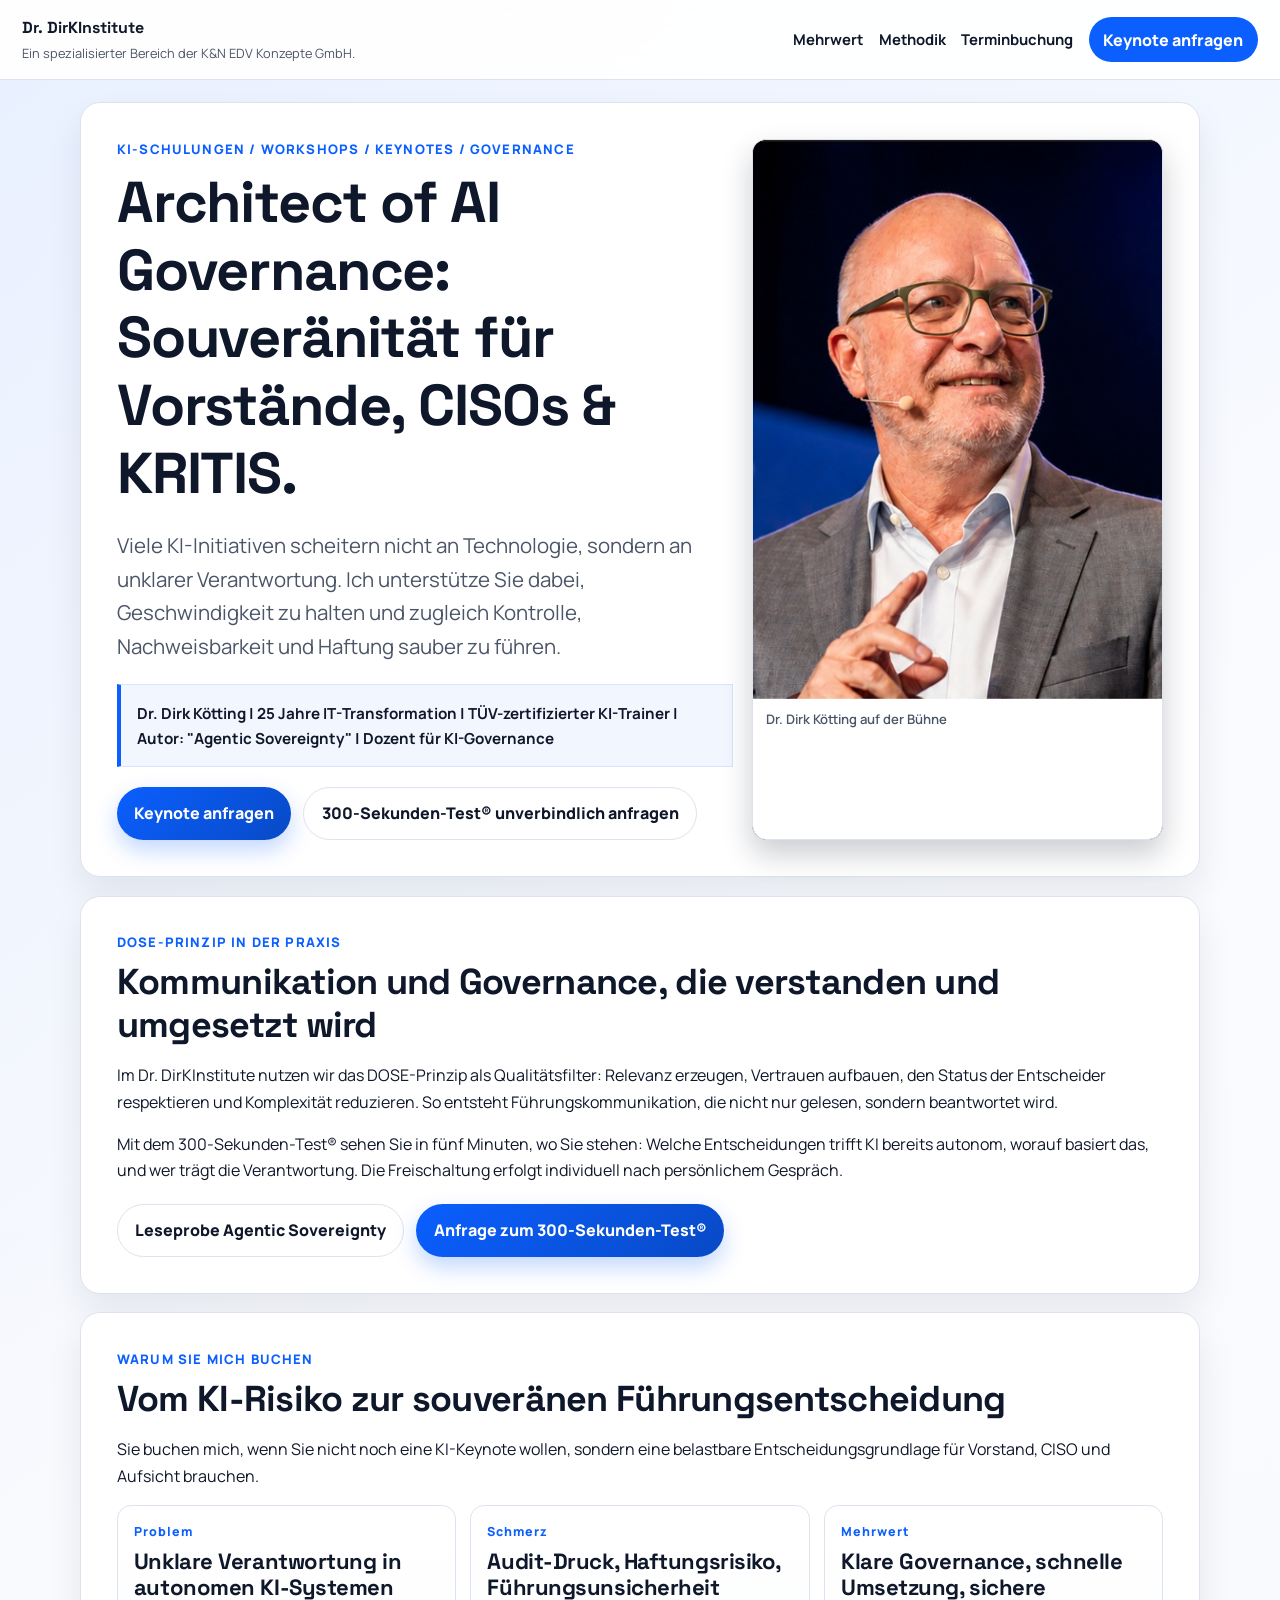
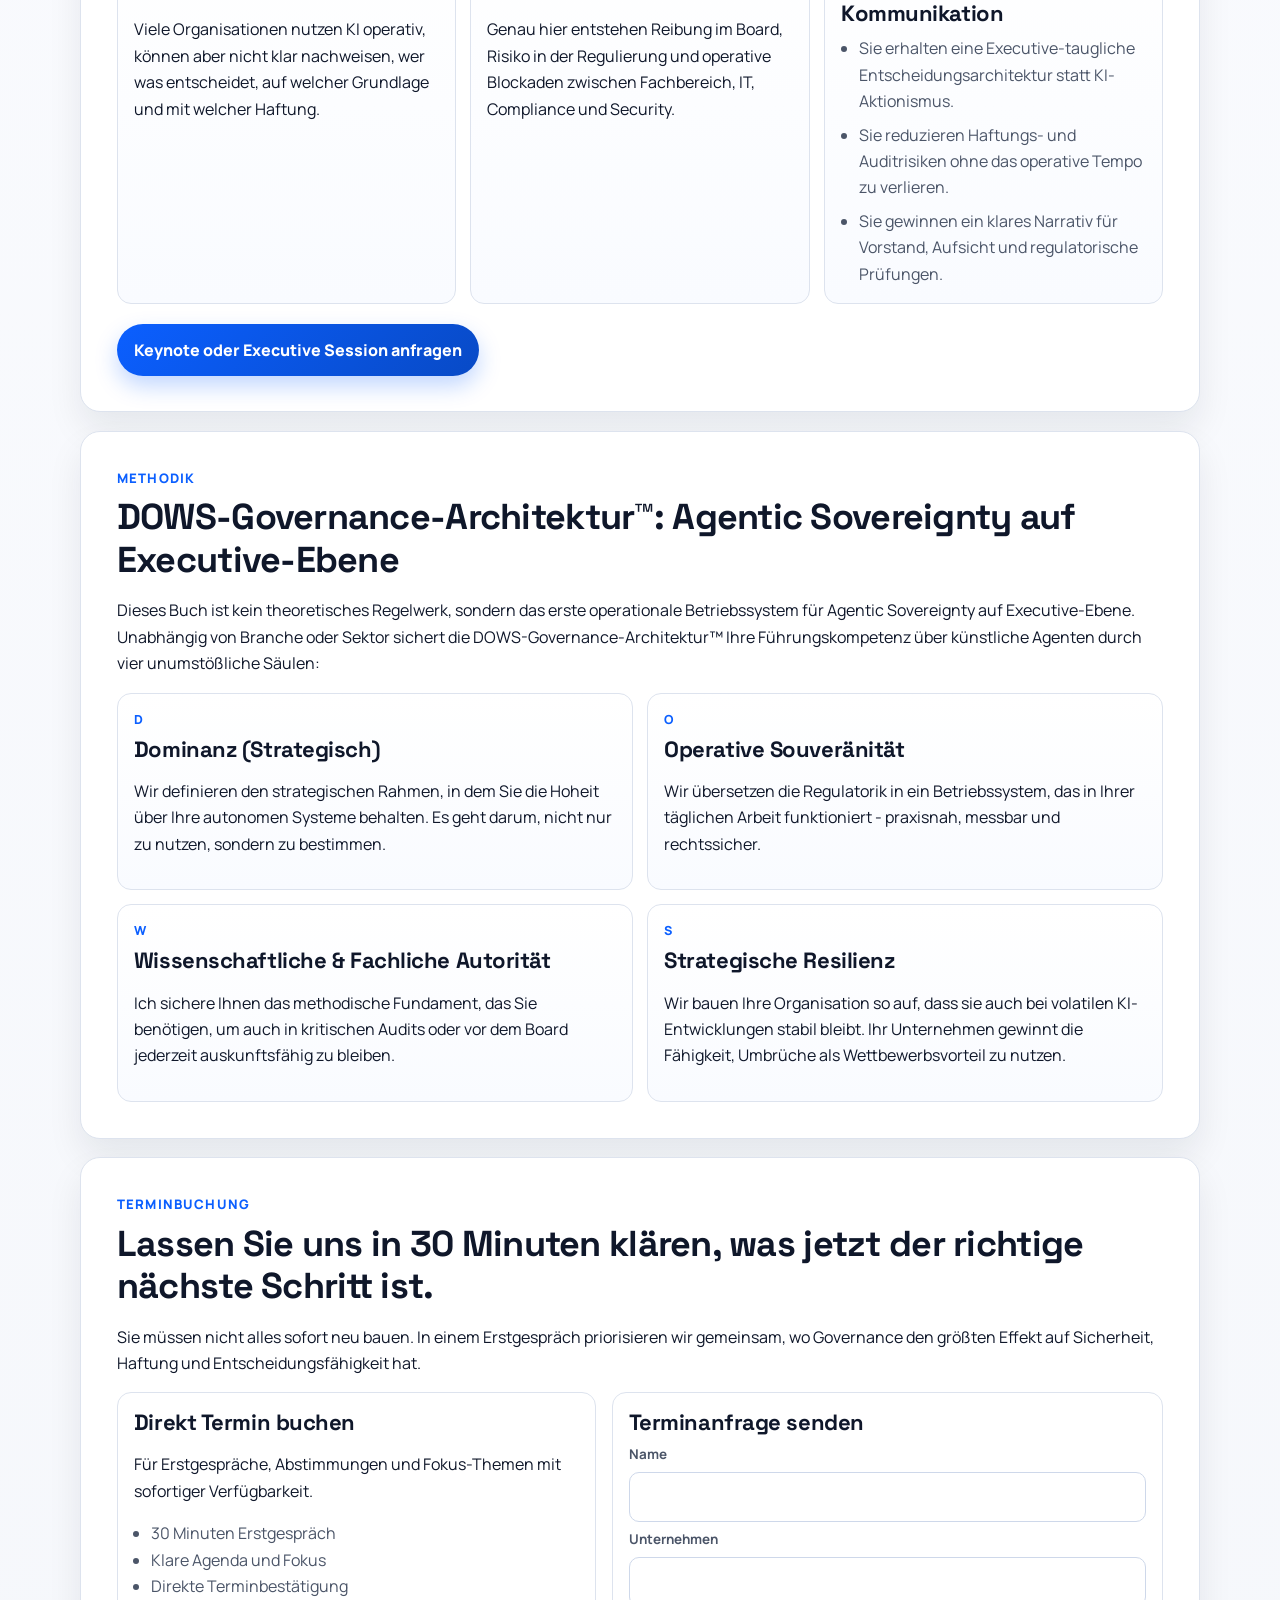
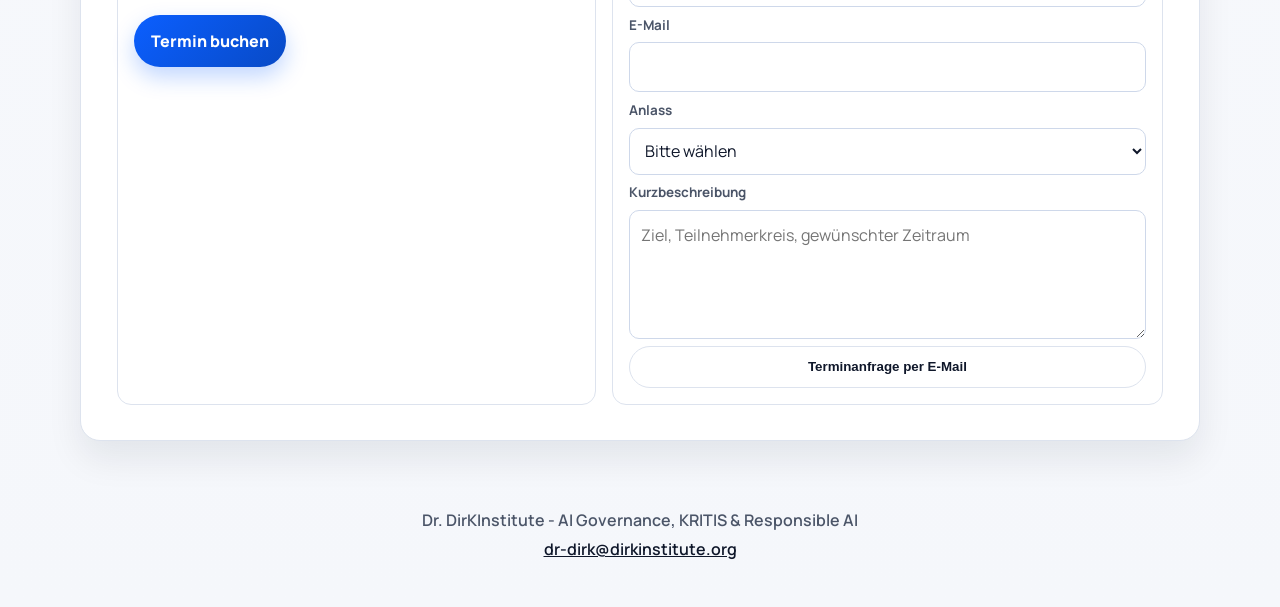
==== index.html @ ed311584 "Create speaker website with DOSE messaging and booking flow" ====
﻿<!doctype html>
<html lang="de">
<head>
  <meta charset="utf-8" />
  <meta name="viewport" content="width=device-width, initial-scale=1" />
  <title>Dr. Dirk Kötting | AI Governance Keynotes</title>
  <meta name="description" content="Keynotes, Executive Sessions und Governance-Impulse für Vorstände, CISOs und KRITIS." />
  <link rel="preconnect" href="https://fonts.googleapis.com" />
  <link rel="preconnect" href="https://fonts.gstatic.com" crossorigin />
  <link href="https://fonts.googleapis.com/css2?family=Space+Grotesk:wght@500;700&family=Manrope:wght@400;500;700;800&display=swap" rel="stylesheet" />
  <link rel="stylesheet" href="styles.css" />
</head>
<body>
  <header class="site-header">
    <div class="logo-wrap">
      <p class="kicker">Dr. DirKInstitute</p>
      <p class="logo-sub">Ein spezialisierter Bereich der K&N EDV Konzepte GmbH.</p>
    </div>
    <nav class="main-nav" aria-label="Hauptnavigation">
      <a href="#leistungen">Mehrwert</a>
      <a href="#methodik">Methodik</a>
      <a href="#termin">Terminbuchung</a>
    </nav>
    <a class="header-cta" href="mailto:dr-dirk@dirkinstitute.org?subject=Anfrage%20Keynote">Keynote anfragen</a>
  </header>

  <main>
    <section class="hero reveal" id="top">
      <div class="hero-layout">
        <div class="hero-copy">
          <p class="section-tag">KI-Schulungen / Workshops / Keynotes / Governance</p>
          <h1>Architect of AI Governance: Souveränität für Vorstände, CISOs &amp; KRITIS.</h1>
          <p class="lead">Viele KI-Initiativen scheitern nicht an Technologie, sondern an unklarer Verantwortung. Ich unterstütze Sie dabei, Geschwindigkeit zu halten und zugleich Kontrolle, Nachweisbarkeit und Haftung sauber zu führen.</p>

          <div class="authority-bar">
            Dr. Dirk Kötting | 25 Jahre IT-Transformation | TÜV-zertifizierter KI-Trainer | Autor: "Agentic Sovereignty" | Dozent für KI-Governance
          </div>

          <div class="cta-row">
            <a class="btn btn-primary" href="mailto:dr-dirk@dirkinstitute.org?subject=Anfrage%20Keynote">Keynote anfragen</a>
            <a class="btn btn-secondary" data-link="k3-test" href="#" target="_blank" rel="noreferrer">300-Sekunden-Test® unverbindlich anfragen</a>
          </div>
        </div>

        <figure class="hero-media">
          <img src="images/dirk-buehne.jpg" alt="Dr. Dirk Kötting auf der Bühne" />
          <figcaption>Dr. Dirk Kötting auf der Bühne</figcaption>
        </figure>
      </div>
    </section>

    <section class="panel reveal" id="manifest">
      <p class="section-tag">DOSE-Prinzip in der Praxis</p>
      <h2>Kommunikation und Governance, die verstanden und umgesetzt wird</h2>
      <p>Im Dr. DirKInstitute nutzen wir das DOSE-Prinzip als Qualitätsfilter: Relevanz erzeugen, Vertrauen aufbauen, den Status der Entscheider respektieren und Komplexität reduzieren. So entsteht Führungskommunikation, die nicht nur gelesen, sondern beantwortet wird.</p>
      <p>Mit dem 300-Sekunden-Test® sehen Sie in fünf Minuten, wo Sie stehen: Welche Entscheidungen trifft KI bereits autonom, worauf basiert das, und wer trägt die Verantwortung. Die Freischaltung erfolgt individuell nach persönlichem Gespräch.</p>
      <div class="cta-row">
        <a class="btn btn-secondary" data-link="leseprobe" href="#" target="_blank" rel="noreferrer">Leseprobe Agentic Sovereignty</a>
        <a class="btn btn-primary" data-link="k3-test" href="#" target="_blank" rel="noreferrer">Anfrage zum 300-Sekunden-Test®</a>
      </div>
    </section>

    <section class="panel reveal" id="leistungen">
      <p class="section-tag">Warum Sie mich buchen</p>
      <h2>Vom KI-Risiko zur souveränen Führungsentscheidung</h2>
      <p>Sie buchen mich, wenn Sie nicht noch eine KI-Keynote wollen, sondern eine belastbare Entscheidungsgrundlage für Vorstand, CISO und Aufsicht brauchen.</p>
      <div class="cards value-grid">
        <article class="card">
          <p class="num">Problem</p>
          <h3>Unklare Verantwortung in autonomen KI-Systemen</h3>
          <p>Viele Organisationen nutzen KI operativ, können aber nicht klar nachweisen, wer was entscheidet, auf welcher Grundlage und mit welcher Haftung.</p>
        </article>
        <article class="card">
          <p class="num">Schmerz</p>
          <h3>Audit-Druck, Haftungsrisiko, Führungsunsicherheit</h3>
          <p>Genau hier entstehen Reibung im Board, Risiko in der Regulierung und operative Blockaden zwischen Fachbereich, IT, Compliance und Security.</p>
        </article>
        <article class="card">
          <p class="num">Mehrwert</p>
          <h3>Klare Governance, schnelle Umsetzung, sichere Kommunikation</h3>
          <ul class="benefit-list">
            <li>Sie erhalten eine Executive-taugliche Entscheidungsarchitektur statt KI-Aktionismus.</li>
            <li>Sie reduzieren Haftungs- und Auditrisiken ohne das operative Tempo zu verlieren.</li>
            <li>Sie gewinnen ein klares Narrativ für Vorstand, Aufsicht und regulatorische Prüfungen.</li>
          </ul>
        </article>
      </div>
      <div class="cta-row">
        <a class="btn btn-primary" href="mailto:dr-dirk@dirkinstitute.org?subject=Anfrage%20Keynote%20und%20Executive%20Session">Keynote oder Executive Session anfragen</a>
      </div>
    </section>

    <section class="panel reveal" id="methodik">
      <p class="section-tag">Methodik</p>
      <h2>DOWS-Governance-Architektur™: Agentic Sovereignty auf Executive-Ebene</h2>
      <p>Dieses Buch ist kein theoretisches Regelwerk, sondern das erste operationale Betriebssystem für Agentic Sovereignty auf Executive-Ebene. Unabhängig von Branche oder Sektor sichert die DOWS-Governance-Architektur™ Ihre Führungskompetenz über künstliche Agenten durch vier unumstößliche Säulen:</p>
      <div class="cards">
        <article class="card">
          <p class="num">D</p>
          <h3>Dominanz (Strategisch)</h3>
          <p>Wir definieren den strategischen Rahmen, in dem Sie die Hoheit über Ihre autonomen Systeme behalten. Es geht darum, nicht nur zu nutzen, sondern zu bestimmen.</p>
        </article>
        <article class="card">
          <p class="num">O</p>
          <h3>Operative Souveränität</h3>
          <p>Wir übersetzen die Regulatorik in ein Betriebssystem, das in Ihrer täglichen Arbeit funktioniert - praxisnah, messbar und rechtssicher.</p>
        </article>
        <article class="card">
          <p class="num">W</p>
          <h3>Wissenschaftliche &amp; Fachliche Autorität</h3>
          <p>Ich sichere Ihnen das methodische Fundament, das Sie benötigen, um auch in kritischen Audits oder vor dem Board jederzeit auskunftsfähig zu bleiben.</p>
        </article>
        <article class="card">
          <p class="num">S</p>
          <h3>Strategische Resilienz</h3>
          <p>Wir bauen Ihre Organisation so auf, dass sie auch bei volatilen KI-Entwicklungen stabil bleibt. Ihr Unternehmen gewinnt die Fähigkeit, Umbrüche als Wettbewerbsvorteil zu nutzen.</p>
        </article>
      </div>
    </section>

    <section class="panel reveal" id="termin">
      <p class="section-tag">Terminbuchung</p>
      <h2>Lassen Sie uns in 30 Minuten klären, was jetzt der richtige nächste Schritt ist.</h2>
      <p>Sie müssen nicht alles sofort neu bauen. In einem Erstgespräch priorisieren wir gemeinsam, wo Governance den größten Effekt auf Sicherheit, Haftung und Entscheidungsfähigkeit hat.</p>

      <div class="booking-grid">
        <article class="booking-card">
          <h3>Direkt Termin buchen</h3>
          <p>Für Erstgespräche, Abstimmungen und Fokus-Themen mit sofortiger Verfügbarkeit.</p>
          <ul>
            <li>30 Minuten Erstgespräch</li>
            <li>Klare Agenda und Fokus</li>
            <li>Direkte Terminbestätigung</li>
          </ul>
          <a class="btn btn-primary" data-link="terminbuchung" href="#" target="_blank" rel="noreferrer">Termin buchen</a>
        </article>

        <article class="booking-card">
          <h3>Terminanfrage senden</h3>
          <form id="terminanfrage-form" class="booking-form">
            <label for="name">Name</label>
            <input id="name" name="name" type="text" required />

            <label for="unternehmen">Unternehmen</label>
            <input id="unternehmen" name="unternehmen" type="text" required />

            <label for="email">E-Mail</label>
            <input id="email" name="email" type="email" required />

            <label for="anlass">Anlass</label>
            <select id="anlass" name="anlass" required>
              <option value="">Bitte wählen</option>
              <option>Keynote</option>
              <option>Vorstandsklausur</option>
              <option>Closed-Door-Briefing</option>
              <option>Governance-Workshop</option>
            </select>

            <label for="nachricht">Kurzbeschreibung</label>
            <textarea id="nachricht" name="nachricht" rows="4" placeholder="Ziel, Teilnehmerkreis, gewünschter Zeitraum" required></textarea>

            <button class="btn btn-secondary" type="submit">Terminanfrage per E-Mail</button>
          </form>
        </article>
      </div>
    </section>
  </main>

  <footer class="site-footer">
    <p>Dr. DirKInstitute - AI Governance, KRITIS &amp; Responsible AI</p>
    <p><a href="mailto:dr-dirk@dirkinstitute.org">dr-dirk@dirkinstitute.org</a></p>
  </footer>

  <script src="script.js"></script>
</body>
</html>
---- styles.css ----
﻿:root {
  --bg: #f5f7fb;
  --surface: #ffffff;
  --ink: #0f172a;
  --muted: #4b5568;
  --line: #dde3ee;
  --brand: #0b5fff;
  --brand-strong: #084ac6;
  --accent: #0b5fff;
  --radius-lg: 20px;
  --radius-md: 14px;
  --shadow: 0 18px 35px rgba(15, 23, 42, 0.08);
}

* {
  box-sizing: border-box;
}

html,
body {
  margin: 0;
  padding: 0;
}

body {
  font-family: "Manrope", "Segoe UI", sans-serif;
  color: var(--ink);
  background:
    linear-gradient(145deg, rgba(11, 95, 255, 0.08), transparent 34%),
    linear-gradient(180deg, #fbfcff 0%, var(--bg) 100%);
  line-height: 1.65;
}

.site-header {
  position: sticky;
  top: 0;
  z-index: 25;
  display: grid;
  grid-template-columns: 1.6fr auto auto;
  align-items: center;
  gap: 1rem;
  padding: 0.95rem 1.4rem;
  border-bottom: 1px solid var(--line);
  background: rgba(255, 255, 255, 0.92);
  backdrop-filter: blur(10px);
}

.kicker {
  margin: 0;
  font-family: "Space Grotesk", sans-serif;
  font-size: 1rem;
  font-weight: 700;
}

.logo-sub {
  margin: 0.1rem 0 0;
  color: var(--muted);
  font-size: 0.8rem;
}

.main-nav {
  display: flex;
  gap: 0.95rem;
}

.main-nav a {
  color: var(--ink);
  text-decoration: none;
  font-size: 0.93rem;
  font-weight: 700;
}

.header-cta {
  justify-self: end;
  color: #fff;
  background: var(--brand);
  text-decoration: none;
  padding: 0.58rem 0.9rem;
  border-radius: 999px;
  font-weight: 800;
}

main {
  width: min(1120px, 92vw);
  margin: 1.35rem auto 2.4rem;
}

.hero,
.panel {
  border: 1px solid var(--line);
  border-radius: var(--radius-lg);
  background: var(--surface);
  box-shadow: var(--shadow);
  padding: clamp(1.35rem, 2.8vw, 2.5rem);
  margin-bottom: 1.15rem;
}

.section-tag {
  margin: 0;
  color: var(--accent);
  font-size: 0.82rem;
  text-transform: uppercase;
  letter-spacing: 0.09em;
  font-weight: 800;
}

h1,
h2,
h3 {
  font-family: "Space Grotesk", "Manrope", sans-serif;
  line-height: 1.18;
  letter-spacing: -0.02em;
  margin-top: 0;
}

h1 {
  margin-top: 0.5rem;
  margin-bottom: 0.75rem;
  font-size: clamp(2rem, 4.8vw, 3.6rem);
  max-width: 20ch;
}

h2 {
  margin-top: 0.45rem;
  margin-bottom: 0.7rem;
  font-size: clamp(1.5rem, 3.3vw, 2.25rem);
}

h3 {
  margin-bottom: 0.5rem;
  font-size: clamp(1.1rem, 2.2vw, 1.38rem);
}

.lead {
  max-width: 74ch;
  color: var(--muted);
  font-size: clamp(1rem, 2.1vw, 1.28rem);
}

.hero-layout {
  display: grid;
  grid-template-columns: 1.2fr 0.8fr;
  gap: 1.2rem;
  align-items: stretch;
}

.hero-copy {
  min-width: 0;
}

.hero-media {
  margin: 0;
  border-radius: var(--radius-md);
  overflow: hidden;
  border: 1px solid var(--line);
  background: #0f172a;
  box-shadow: 0 14px 30px rgba(15, 23, 42, 0.22);
  display: grid;
}

.hero-media img {
  width: 100%;
  height: 100%;
  min-height: 460px;
  object-fit: cover;
  object-position: 52% 38%;
  display: block;
}

.hero-media figcaption {
  padding: 0.62rem 0.8rem;
  background: #ffffff;
  color: var(--muted);
  font-size: 0.82rem;
  font-weight: 600;
}

.authority-bar {
  margin-top: 1.25rem;
  padding: 0.95rem 1rem;
  border: 1px solid #d6e5ff;
  border-left: 4px solid var(--brand);
  background: #f2f7ff;
  font-weight: 700;
  font-size: 0.95rem;
}

.cta-row {
  margin-top: 1.25rem;
  display: flex;
  flex-wrap: wrap;
  gap: 0.75rem;
}

.btn {
  border: 0;
  border-radius: 999px;
  display: inline-flex;
  align-items: center;
  justify-content: center;
  padding: 0.78rem 1.08rem;
  font-weight: 800;
  text-decoration: none;
  cursor: pointer;
  transition: transform 220ms ease, box-shadow 220ms ease;
}

.btn:hover {
  transform: translateY(-2px);
}

.btn-primary {
  color: #fff;
  background: linear-gradient(135deg, var(--brand), var(--brand-strong));
  box-shadow: 0 10px 22px rgba(11, 95, 255, 0.25);
}

.btn-secondary {
  color: var(--ink);
  background: #fff;
  border: 1px solid var(--line);
}

.cards {
  display: grid;
  grid-template-columns: repeat(2, minmax(0, 1fr));
  gap: 0.9rem;
}

.value-grid {
  grid-template-columns: repeat(3, minmax(0, 1fr));
}

.card {
  border: 1px solid var(--line);
  background: linear-gradient(180deg, #ffffff 0%, #f9fbff 100%);
  border-radius: var(--radius-md);
  padding: 1rem;
}

.num {
  margin: 0 0 0.35rem;
  color: var(--brand);
  font-size: 0.78rem;
  letter-spacing: 0.08em;
  font-weight: 800;
}

.takeaways {
  margin-bottom: 0;
  color: var(--muted);
}

.benefit-list {
  margin: 0.55rem 0 0;
  padding-left: 1.1rem;
  color: var(--muted);
}

.benefit-list li + li {
  margin-top: 0.45rem;
}

.booking-grid {
  display: grid;
  grid-template-columns: 1fr 1.15fr;
  gap: 0.95rem;
}

.booking-card {
  border: 1px solid var(--line);
  border-radius: var(--radius-md);
  padding: 1rem;
  background: #fff;
}

.booking-card ul {
  margin: 0.7rem 0 1rem;
  padding-left: 1.1rem;
  color: var(--muted);
}

.booking-form {
  display: grid;
  gap: 0.42rem;
}

.booking-form label {
  font-size: 0.84rem;
  font-weight: 700;
  color: var(--muted);
}

.booking-form input,
.booking-form select,
.booking-form textarea {
  width: 100%;
  border: 1px solid #ced8ea;
  border-radius: 10px;
  padding: 0.66rem 0.72rem;
  font: inherit;
  color: var(--ink);
  background: #fff;
}

.booking-form input:focus,
.booking-form select:focus,
.booking-form textarea:focus {
  outline: 2px solid rgba(11, 95, 255, 0.23);
  border-color: var(--brand);
}

.site-footer {
  text-align: center;
  padding: 1.5rem 1rem 2.6rem;
  color: var(--muted);
  font-weight: 600;
}

.site-footer p {
  margin: 0.18rem 0;
}

.site-footer a {
  color: var(--ink);
}

.reveal {
  opacity: 0;
  transform: translateY(16px);
}

.reveal.in-view {
  opacity: 1;
  transform: translateY(0);
  transition: opacity 520ms ease, transform 520ms ease;
}

@media (max-width: 980px) {
  .site-header {
    grid-template-columns: 1fr;
    align-items: start;
  }

  .main-nav {
    flex-wrap: wrap;
  }

  .header-cta {
    justify-self: start;
  }

  .hero-layout,
  .booking-grid,
  .cards,
  .value-grid {
    grid-template-columns: 1fr;
  }
}

@media (max-width: 680px) {
  .btn {
    width: 100%;
  }
}
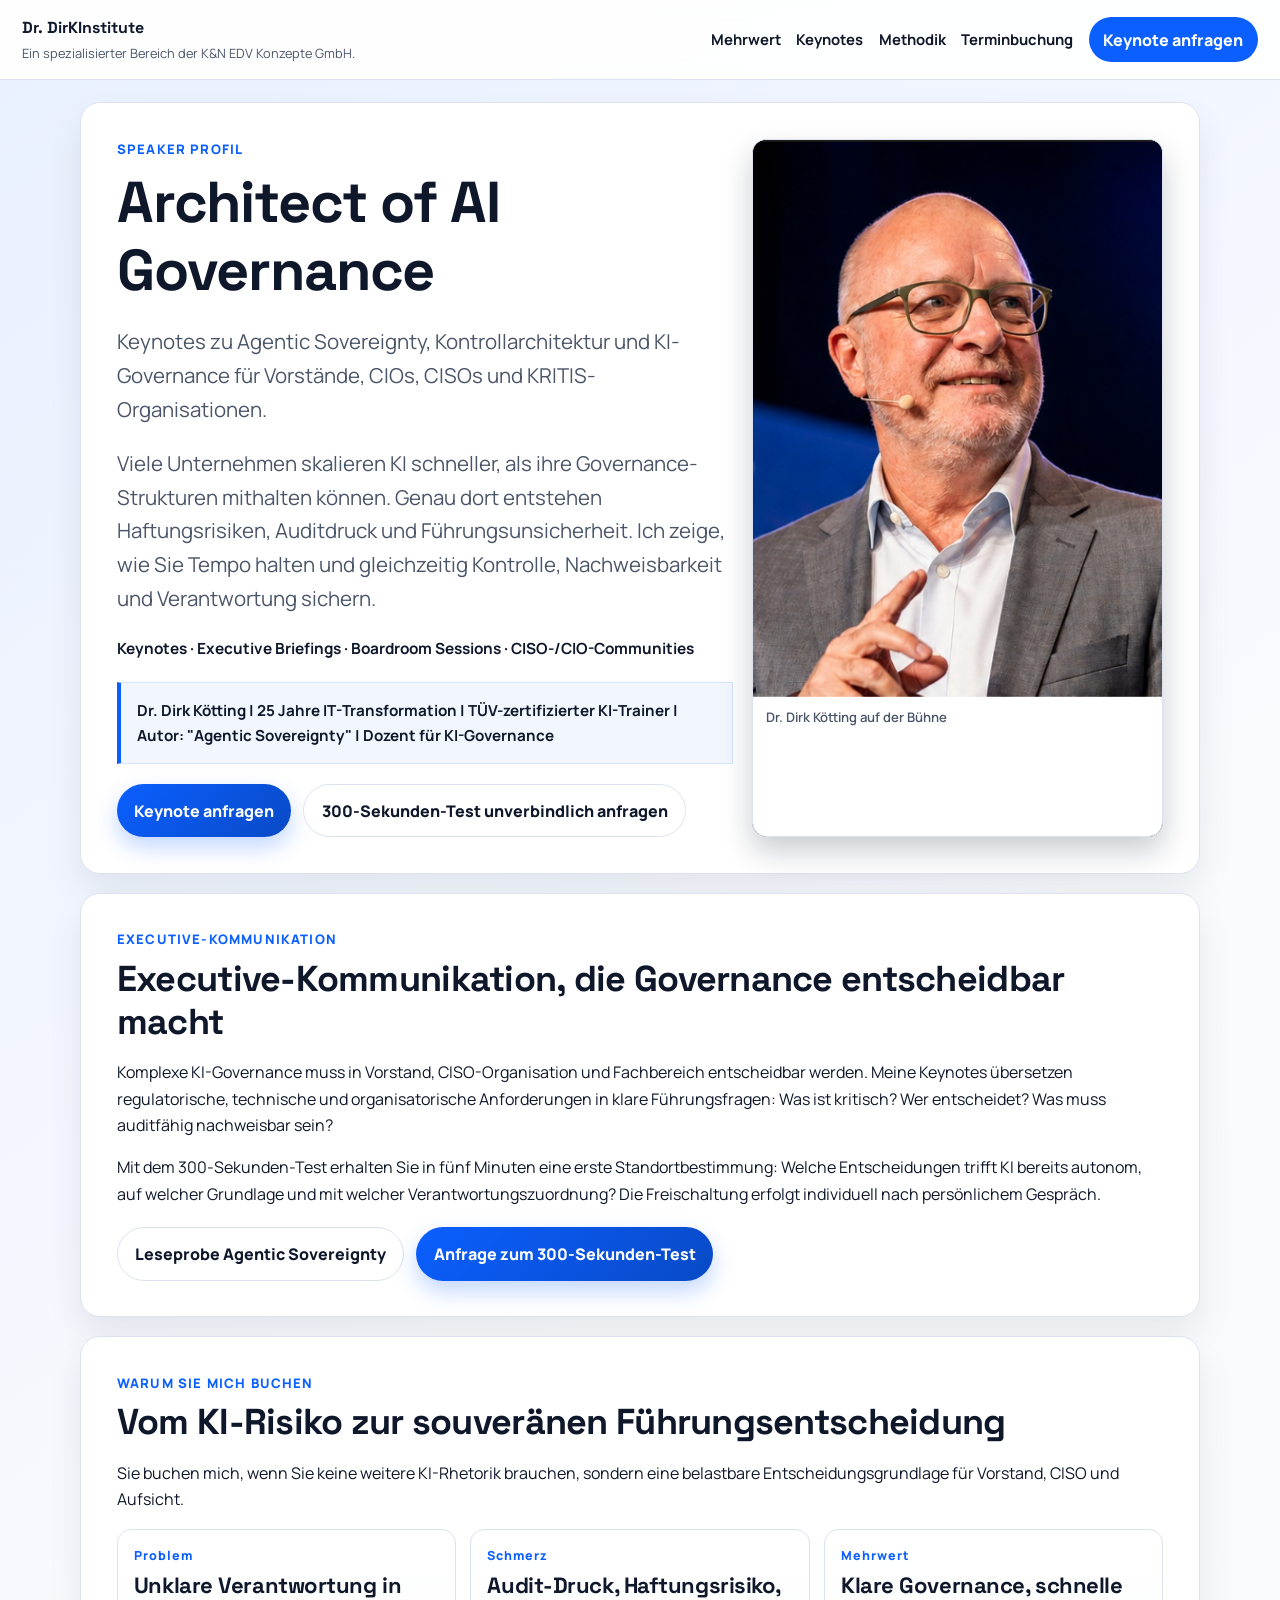
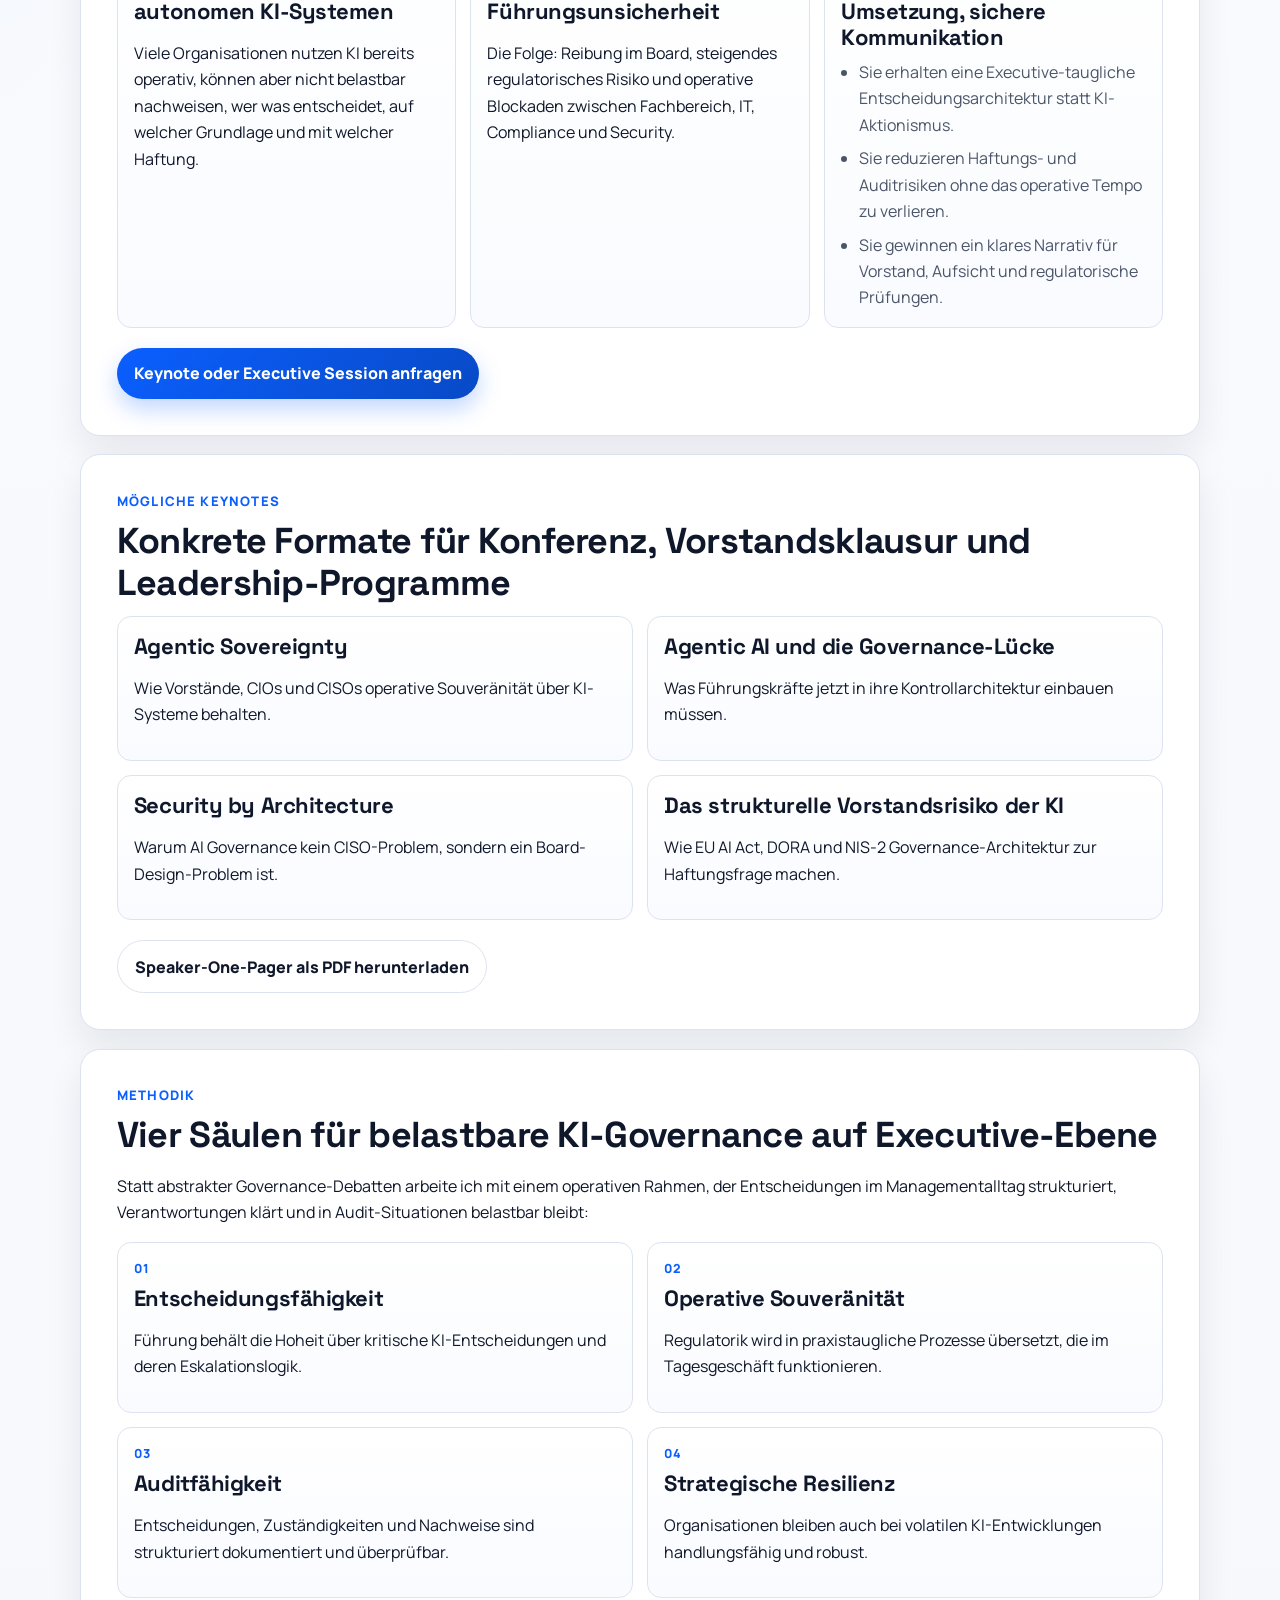
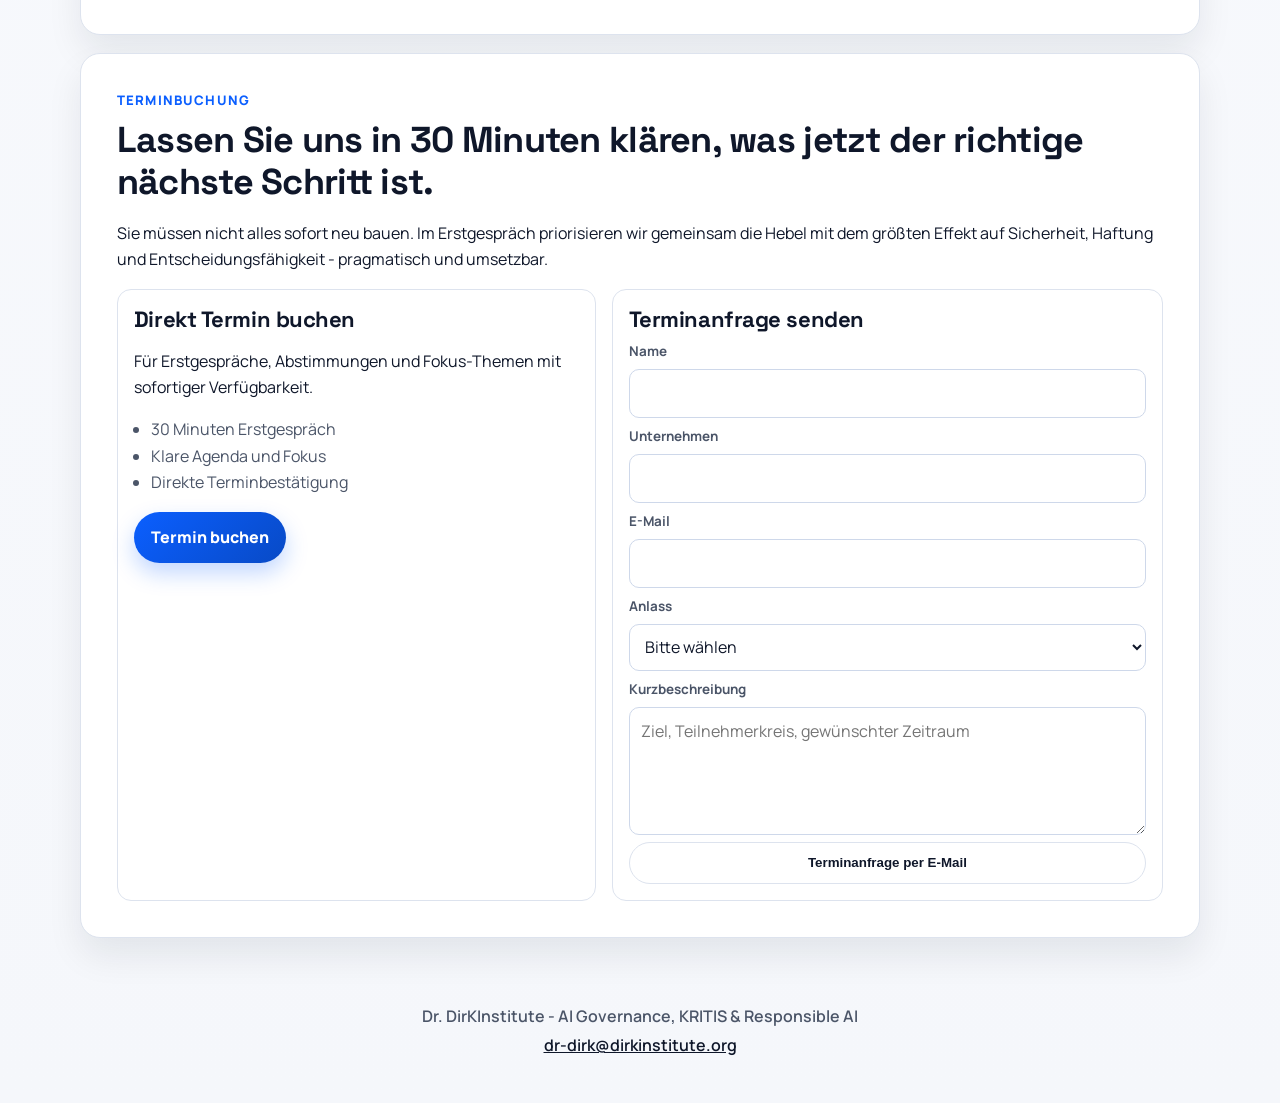
==== commit b0f22c54: "Refine speaker messaging and add one-pager download link" ====
--- a/index.html
+++ b/index.html
@@ -4,7 +4,7 @@
   <meta charset="utf-8" />
   <meta name="viewport" content="width=device-width, initial-scale=1" />
   <title>Dr. Dirk Kötting | AI Governance Keynotes</title>
-  <meta name="description" content="Keynotes, Executive Sessions und Governance-Impulse für Vorstände, CISOs und KRITIS." />
+  <meta name="description" content="Keynotes, Executive Briefings und Boardroom Sessions zu Agentic Sovereignty, KI-Governance und Kontrollarchitektur." />
   <link rel="preconnect" href="https://fonts.googleapis.com" />
   <link rel="preconnect" href="https://fonts.gstatic.com" crossorigin />
   <link href="https://fonts.googleapis.com/css2?family=Space+Grotesk:wght@500;700&family=Manrope:wght@400;500;700;800&display=swap" rel="stylesheet" />
@@ -18,6 +18,7 @@
     </div>
     <nav class="main-nav" aria-label="Hauptnavigation">
       <a href="#leistungen">Mehrwert</a>
+      <a href="#keynotes">Keynotes</a>
       <a href="#methodik">Methodik</a>
       <a href="#termin">Terminbuchung</a>
     </nav>
@@ -28,9 +29,11 @@
     <section class="hero reveal" id="top">
       <div class="hero-layout">
         <div class="hero-copy">
-          <p class="section-tag">KI-Schulungen / Workshops / Keynotes / Governance</p>
-          <h1>Architect of AI Governance: Souveränität für Vorstände, CISOs &amp; KRITIS.</h1>
-          <p class="lead">Viele KI-Initiativen scheitern nicht an Technologie, sondern an unklarer Verantwortung. Ich unterstütze Sie dabei, Geschwindigkeit zu halten und zugleich Kontrolle, Nachweisbarkeit und Haftung sauber zu führen.</p>
+          <p class="section-tag">Speaker Profil</p>
+          <h1>Architect of AI Governance</h1>
+          <p class="lead">Keynotes zu Agentic Sovereignty, Kontrollarchitektur und KI-Governance für Vorstände, CIOs, CISOs und KRITIS-Organisationen.</p>
+          <p class="lead">Viele Unternehmen skalieren KI schneller, als ihre Governance-Strukturen mithalten können. Genau dort entstehen Haftungsrisiken, Auditdruck und Führungsunsicherheit. Ich zeige, wie Sie Tempo halten und gleichzeitig Kontrolle, Nachweisbarkeit und Verantwortung sichern.</p>
+          <p class="hero-formats">Keynotes · Executive Briefings · Boardroom Sessions · CISO-/CIO-Communities</p>
 
           <div class="authority-bar">
             Dr. Dirk Kötting | 25 Jahre IT-Transformation | TÜV-zertifizierter KI-Trainer | Autor: "Agentic Sovereignty" | Dozent für KI-Governance
@@ -38,7 +41,7 @@
 
           <div class="cta-row">
             <a class="btn btn-primary" href="mailto:dr-dirk@dirkinstitute.org?subject=Anfrage%20Keynote">Keynote anfragen</a>
-            <a class="btn btn-secondary" data-link="k3-test" href="#" target="_blank" rel="noreferrer">300-Sekunden-Test® unverbindlich anfragen</a>
+            <a class="btn btn-secondary" data-link="k3-test" href="#" target="_blank" rel="noreferrer">300-Sekunden-Test unverbindlich anfragen</a>
           </div>
         </div>
 
@@ -50,30 +53,30 @@
     </section>
 
     <section class="panel reveal" id="manifest">
-      <p class="section-tag">DOSE-Prinzip in der Praxis</p>
-      <h2>Kommunikation und Governance, die verstanden und umgesetzt wird</h2>
-      <p>Im Dr. DirKInstitute nutzen wir das DOSE-Prinzip als Qualitätsfilter: Relevanz erzeugen, Vertrauen aufbauen, den Status der Entscheider respektieren und Komplexität reduzieren. So entsteht Führungskommunikation, die nicht nur gelesen, sondern beantwortet wird.</p>
-      <p>Mit dem 300-Sekunden-Test® sehen Sie in fünf Minuten, wo Sie stehen: Welche Entscheidungen trifft KI bereits autonom, worauf basiert das, und wer trägt die Verantwortung. Die Freischaltung erfolgt individuell nach persönlichem Gespräch.</p>
+      <p class="section-tag">Executive-Kommunikation</p>
+      <h2>Executive-Kommunikation, die Governance entscheidbar macht</h2>
+      <p>Komplexe KI-Governance muss in Vorstand, CISO-Organisation und Fachbereich entscheidbar werden. Meine Keynotes übersetzen regulatorische, technische und organisatorische Anforderungen in klare Führungsfragen: Was ist kritisch? Wer entscheidet? Was muss auditfähig nachweisbar sein?</p>
+      <p>Mit dem 300-Sekunden-Test erhalten Sie in fünf Minuten eine erste Standortbestimmung: Welche Entscheidungen trifft KI bereits autonom, auf welcher Grundlage und mit welcher Verantwortungszuordnung? Die Freischaltung erfolgt individuell nach persönlichem Gespräch.</p>
       <div class="cta-row">
         <a class="btn btn-secondary" data-link="leseprobe" href="#" target="_blank" rel="noreferrer">Leseprobe Agentic Sovereignty</a>
-        <a class="btn btn-primary" data-link="k3-test" href="#" target="_blank" rel="noreferrer">Anfrage zum 300-Sekunden-Test®</a>
+        <a class="btn btn-primary" data-link="k3-test" href="#" target="_blank" rel="noreferrer">Anfrage zum 300-Sekunden-Test</a>
       </div>
     </section>
 
     <section class="panel reveal" id="leistungen">
       <p class="section-tag">Warum Sie mich buchen</p>
       <h2>Vom KI-Risiko zur souveränen Führungsentscheidung</h2>
-      <p>Sie buchen mich, wenn Sie nicht noch eine KI-Keynote wollen, sondern eine belastbare Entscheidungsgrundlage für Vorstand, CISO und Aufsicht brauchen.</p>
+      <p>Sie buchen mich, wenn Sie keine weitere KI-Rhetorik brauchen, sondern eine belastbare Entscheidungsgrundlage für Vorstand, CISO und Aufsicht.</p>
       <div class="cards value-grid">
         <article class="card">
           <p class="num">Problem</p>
           <h3>Unklare Verantwortung in autonomen KI-Systemen</h3>
-          <p>Viele Organisationen nutzen KI operativ, können aber nicht klar nachweisen, wer was entscheidet, auf welcher Grundlage und mit welcher Haftung.</p>
+          <p>Viele Organisationen nutzen KI bereits operativ, können aber nicht belastbar nachweisen, wer was entscheidet, auf welcher Grundlage und mit welcher Haftung.</p>
         </article>
         <article class="card">
           <p class="num">Schmerz</p>
           <h3>Audit-Druck, Haftungsrisiko, Führungsunsicherheit</h3>
-          <p>Genau hier entstehen Reibung im Board, Risiko in der Regulierung und operative Blockaden zwischen Fachbereich, IT, Compliance und Security.</p>
+          <p>Die Folge: Reibung im Board, steigendes regulatorisches Risiko und operative Blockaden zwischen Fachbereich, IT, Compliance und Security.</p>
         </article>
         <article class="card">
           <p class="num">Mehrwert</p>
@@ -90,30 +93,56 @@
       </div>
     </section>
 
+    <section class="panel reveal" id="keynotes">
+      <p class="section-tag">Mögliche Keynotes</p>
+      <h2>Konkrete Formate für Konferenz, Vorstandsklausur und Leadership-Programme</h2>
+      <div class="cards topic-grid">
+        <article class="card">
+          <h3>Agentic Sovereignty</h3>
+          <p>Wie Vorstände, CIOs und CISOs operative Souveränität über KI-Systeme behalten.</p>
+        </article>
+        <article class="card">
+          <h3>Agentic AI und die Governance-Lücke</h3>
+          <p>Was Führungskräfte jetzt in ihre Kontrollarchitektur einbauen müssen.</p>
+        </article>
+        <article class="card">
+          <h3>Security by Architecture</h3>
+          <p>Warum AI Governance kein CISO-Problem, sondern ein Board-Design-Problem ist.</p>
+        </article>
+        <article class="card">
+          <h3>Das strukturelle Vorstandsrisiko der KI</h3>
+          <p>Wie EU AI Act, DORA und NIS-2 Governance-Architektur zur Haftungsfrage machen.</p>
+        </article>
+      </div>
+      <div class="cta-row">
+        <a class="btn btn-secondary" data-link="onepager" href="#">Speaker-One-Pager als PDF herunterladen</a>
+      </div>
+    </section>
+
     <section class="panel reveal" id="methodik">
       <p class="section-tag">Methodik</p>
-      <h2>DOWS-Governance-Architektur™: Agentic Sovereignty auf Executive-Ebene</h2>
-      <p>Dieses Buch ist kein theoretisches Regelwerk, sondern das erste operationale Betriebssystem für Agentic Sovereignty auf Executive-Ebene. Unabhängig von Branche oder Sektor sichert die DOWS-Governance-Architektur™ Ihre Führungskompetenz über künstliche Agenten durch vier unumstößliche Säulen:</p>
+      <h2>Vier Säulen für belastbare KI-Governance auf Executive-Ebene</h2>
+      <p>Statt abstrakter Governance-Debatten arbeite ich mit einem operativen Rahmen, der Entscheidungen im Managementalltag strukturiert, Verantwortungen klärt und in Audit-Situationen belastbar bleibt:</p>
       <div class="cards">
         <article class="card">
-          <p class="num">D</p>
-          <h3>Dominanz (Strategisch)</h3>
-          <p>Wir definieren den strategischen Rahmen, in dem Sie die Hoheit über Ihre autonomen Systeme behalten. Es geht darum, nicht nur zu nutzen, sondern zu bestimmen.</p>
-        </article>
-        <article class="card">
-          <p class="num">O</p>
+          <p class="num">01</p>
+          <h3>Entscheidungsfähigkeit</h3>
+          <p>Führung behält die Hoheit über kritische KI-Entscheidungen und deren Eskalationslogik.</p>
+        </article>
+        <article class="card">
+          <p class="num">02</p>
           <h3>Operative Souveränität</h3>
-          <p>Wir übersetzen die Regulatorik in ein Betriebssystem, das in Ihrer täglichen Arbeit funktioniert - praxisnah, messbar und rechtssicher.</p>
-        </article>
-        <article class="card">
-          <p class="num">W</p>
-          <h3>Wissenschaftliche &amp; Fachliche Autorität</h3>
-          <p>Ich sichere Ihnen das methodische Fundament, das Sie benötigen, um auch in kritischen Audits oder vor dem Board jederzeit auskunftsfähig zu bleiben.</p>
-        </article>
-        <article class="card">
-          <p class="num">S</p>
+          <p>Regulatorik wird in praxistaugliche Prozesse übersetzt, die im Tagesgeschäft funktionieren.</p>
+        </article>
+        <article class="card">
+          <p class="num">03</p>
+          <h3>Auditfähigkeit</h3>
+          <p>Entscheidungen, Zuständigkeiten und Nachweise sind strukturiert dokumentiert und überprüfbar.</p>
+        </article>
+        <article class="card">
+          <p class="num">04</p>
           <h3>Strategische Resilienz</h3>
-          <p>Wir bauen Ihre Organisation so auf, dass sie auch bei volatilen KI-Entwicklungen stabil bleibt. Ihr Unternehmen gewinnt die Fähigkeit, Umbrüche als Wettbewerbsvorteil zu nutzen.</p>
+          <p>Organisationen bleiben auch bei volatilen KI-Entwicklungen handlungsfähig und robust.</p>
         </article>
       </div>
     </section>
@@ -121,7 +150,7 @@
     <section class="panel reveal" id="termin">
       <p class="section-tag">Terminbuchung</p>
       <h2>Lassen Sie uns in 30 Minuten klären, was jetzt der richtige nächste Schritt ist.</h2>
-      <p>Sie müssen nicht alles sofort neu bauen. In einem Erstgespräch priorisieren wir gemeinsam, wo Governance den größten Effekt auf Sicherheit, Haftung und Entscheidungsfähigkeit hat.</p>
+      <p>Sie müssen nicht alles sofort neu bauen. Im Erstgespräch priorisieren wir gemeinsam die Hebel mit dem größten Effekt auf Sicherheit, Haftung und Entscheidungsfähigkeit - pragmatisch und umsetzbar.</p>
 
       <div class="booking-grid">
         <article class="booking-card">
@@ -176,8 +205,3 @@
 </html>
 
 
-
-
-
-
-
--- a/styles.css
+++ b/styles.css
@@ -137,6 +137,13 @@
   font-size: clamp(1rem, 2.1vw, 1.28rem);
 }
 
+.hero-formats {
+  margin: 0.9rem 0 0;
+  font-weight: 700;
+  color: var(--ink);
+  font-size: 0.96rem;
+}
+
 .hero-layout {
   display: grid;
   grid-template-columns: 1.2fr 0.8fr;
@@ -231,6 +238,10 @@
   grid-template-columns: repeat(3, minmax(0, 1fr));
 }
 
+.topic-grid {
+  grid-template-columns: repeat(2, minmax(0, 1fr));
+}
+
 .card {
   border: 1px solid var(--line);
   background: linear-gradient(180deg, #ffffff 0%, #f9fbff 100%);
@@ -353,7 +364,8 @@
   .hero-layout,
   .booking-grid,
   .cards,
-  .value-grid {
+  .value-grid,
+  .topic-grid {
     grid-template-columns: 1fr;
   }
 }
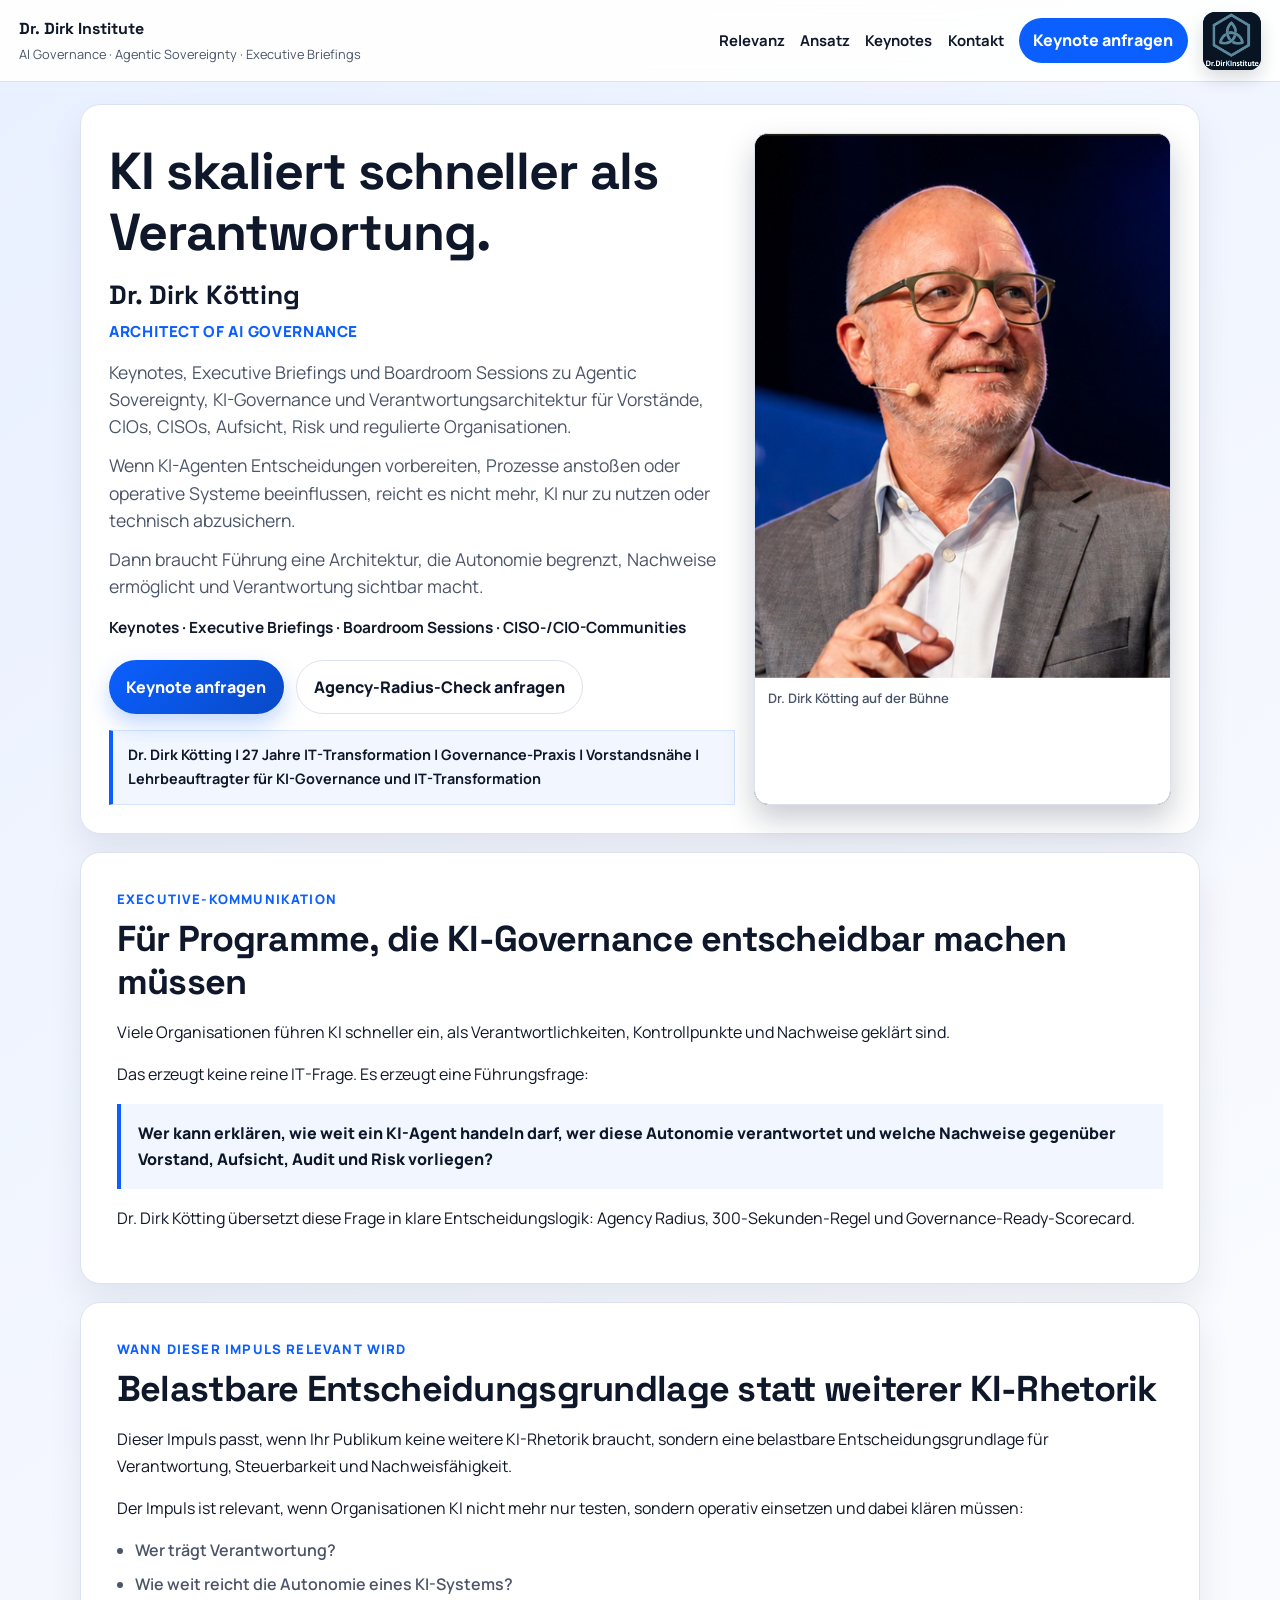
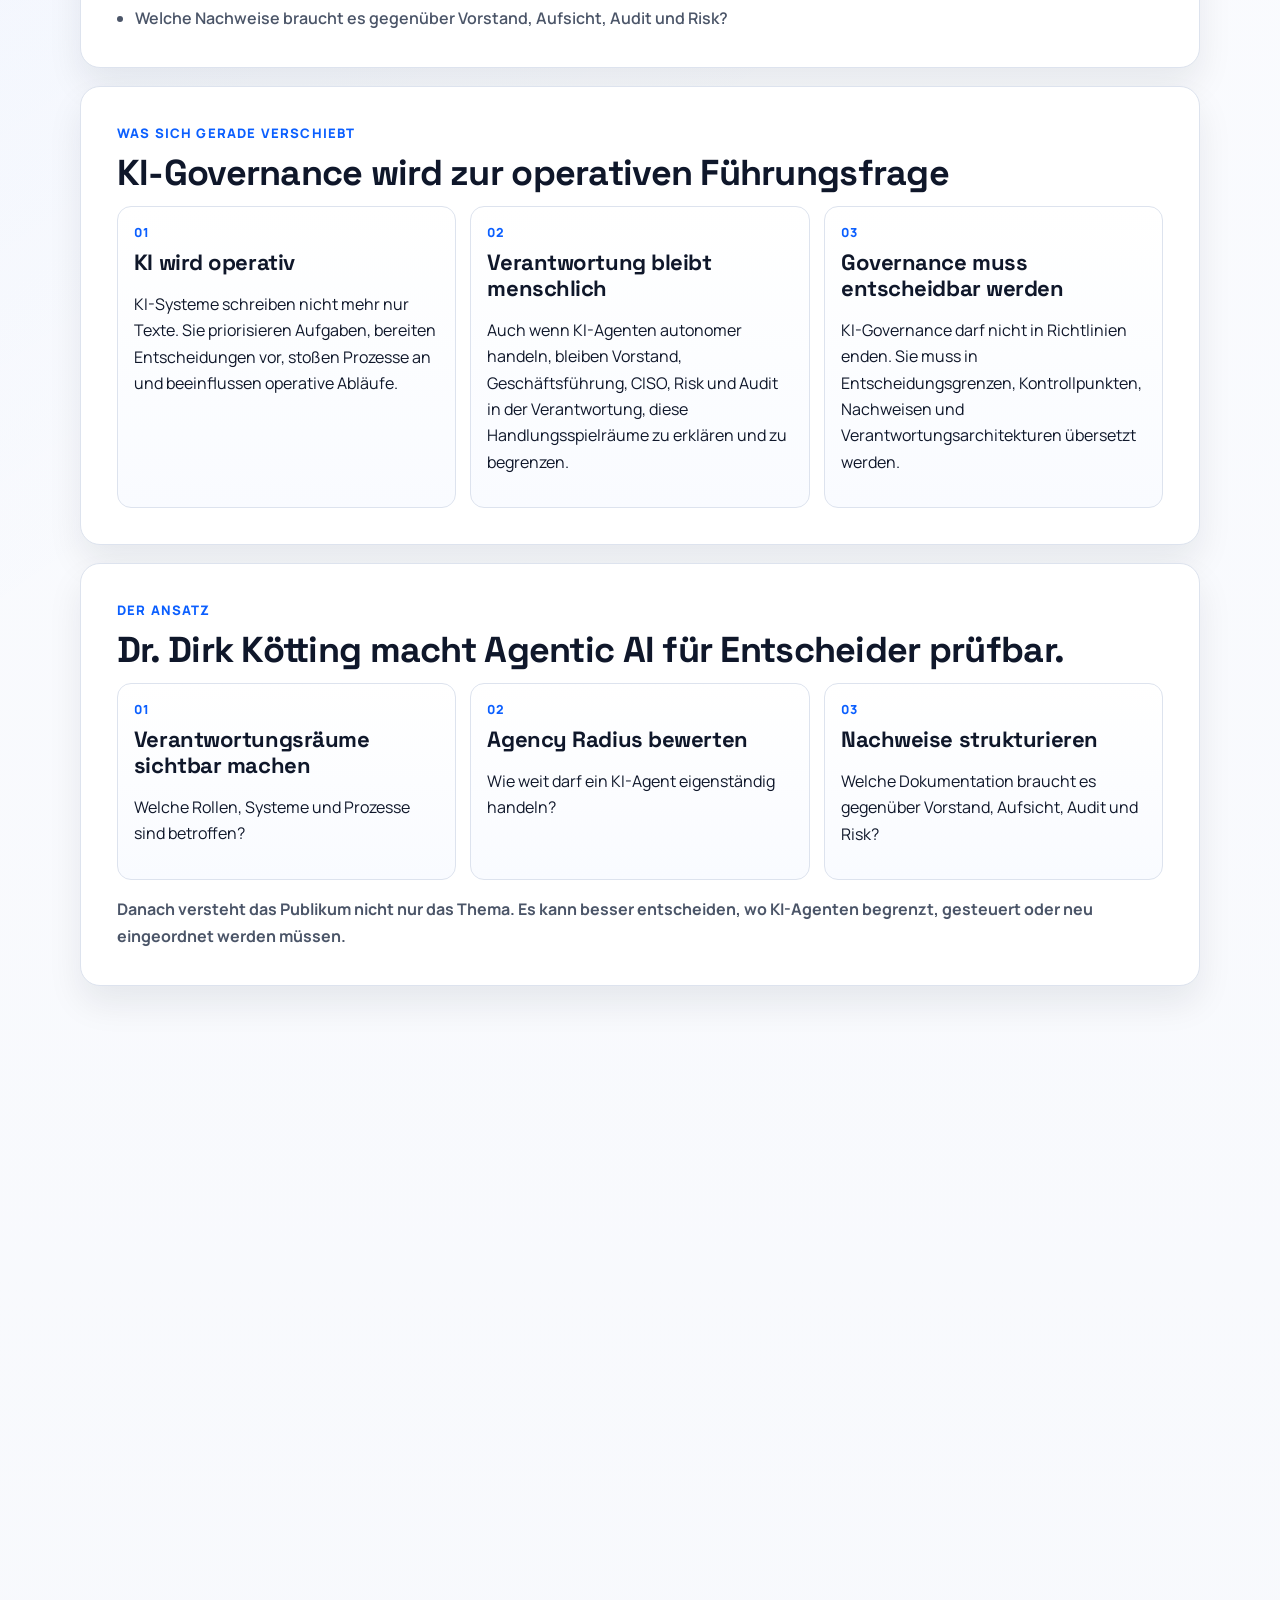
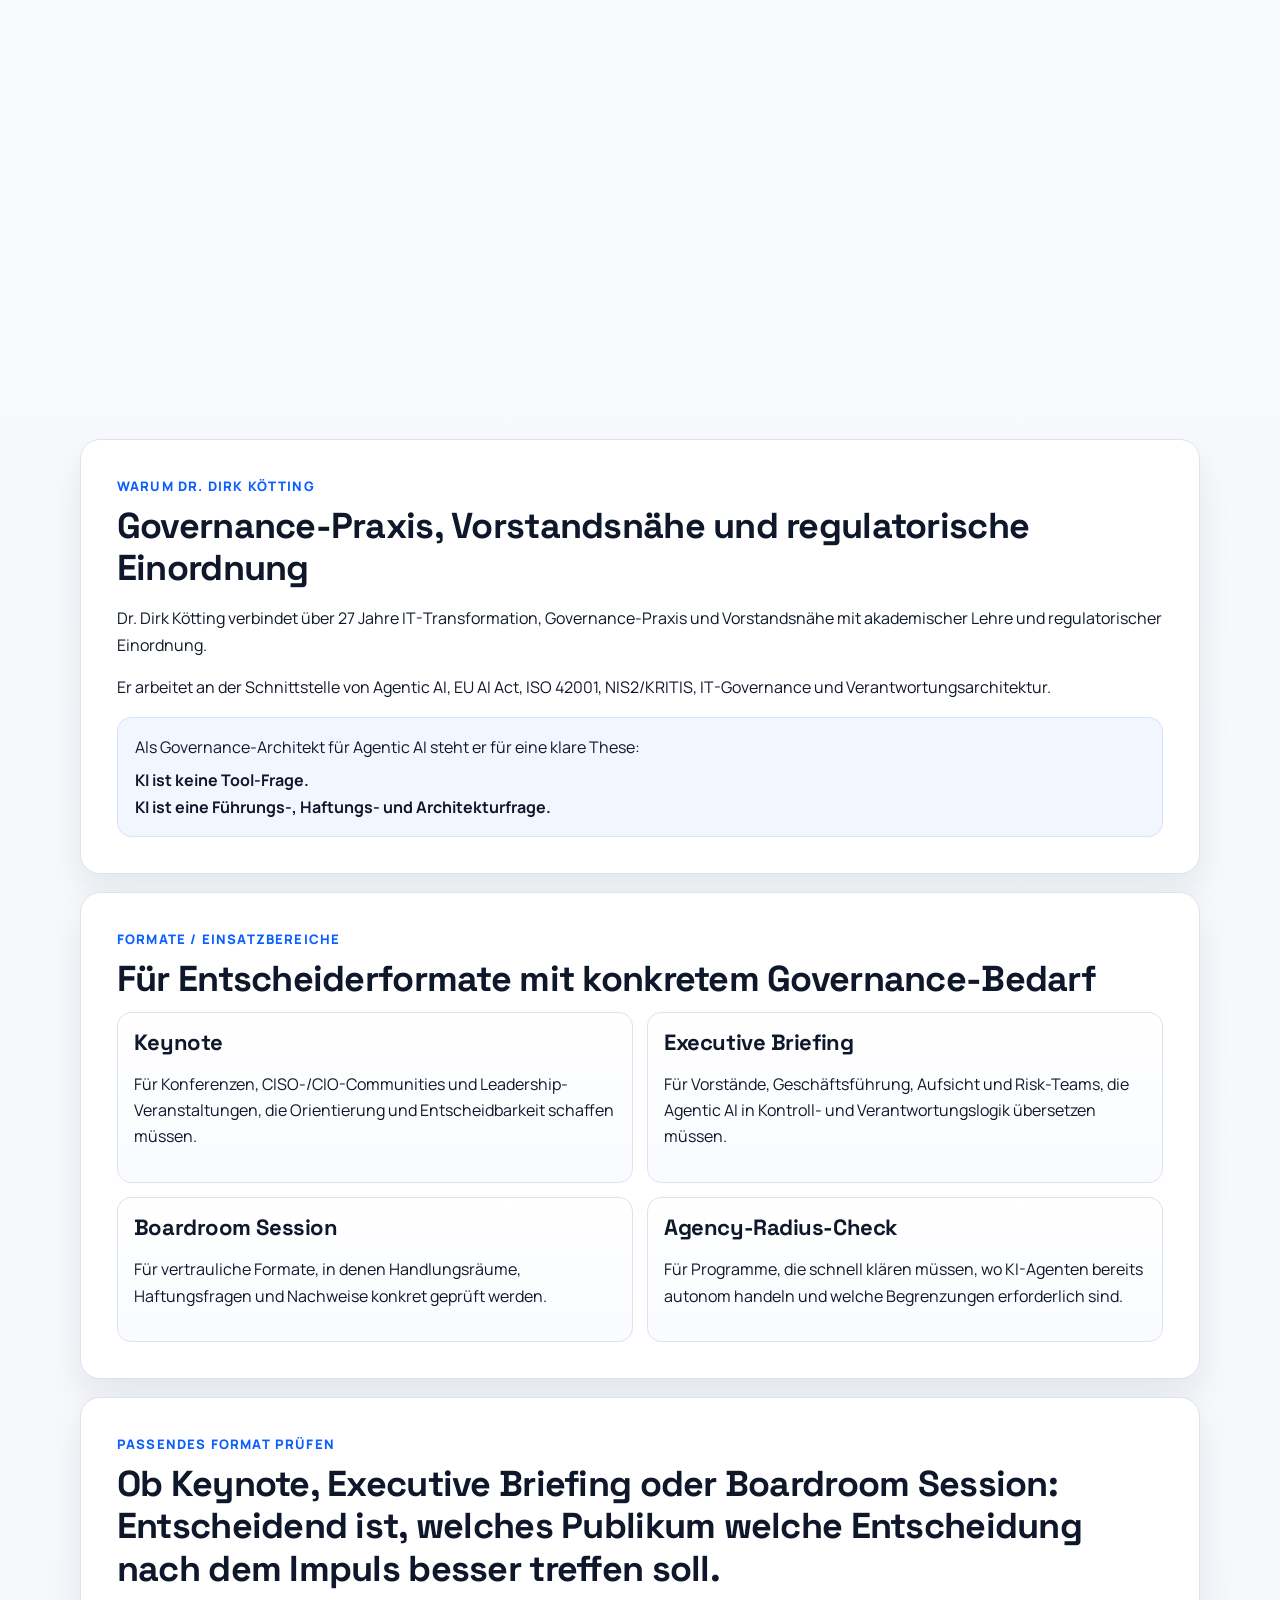
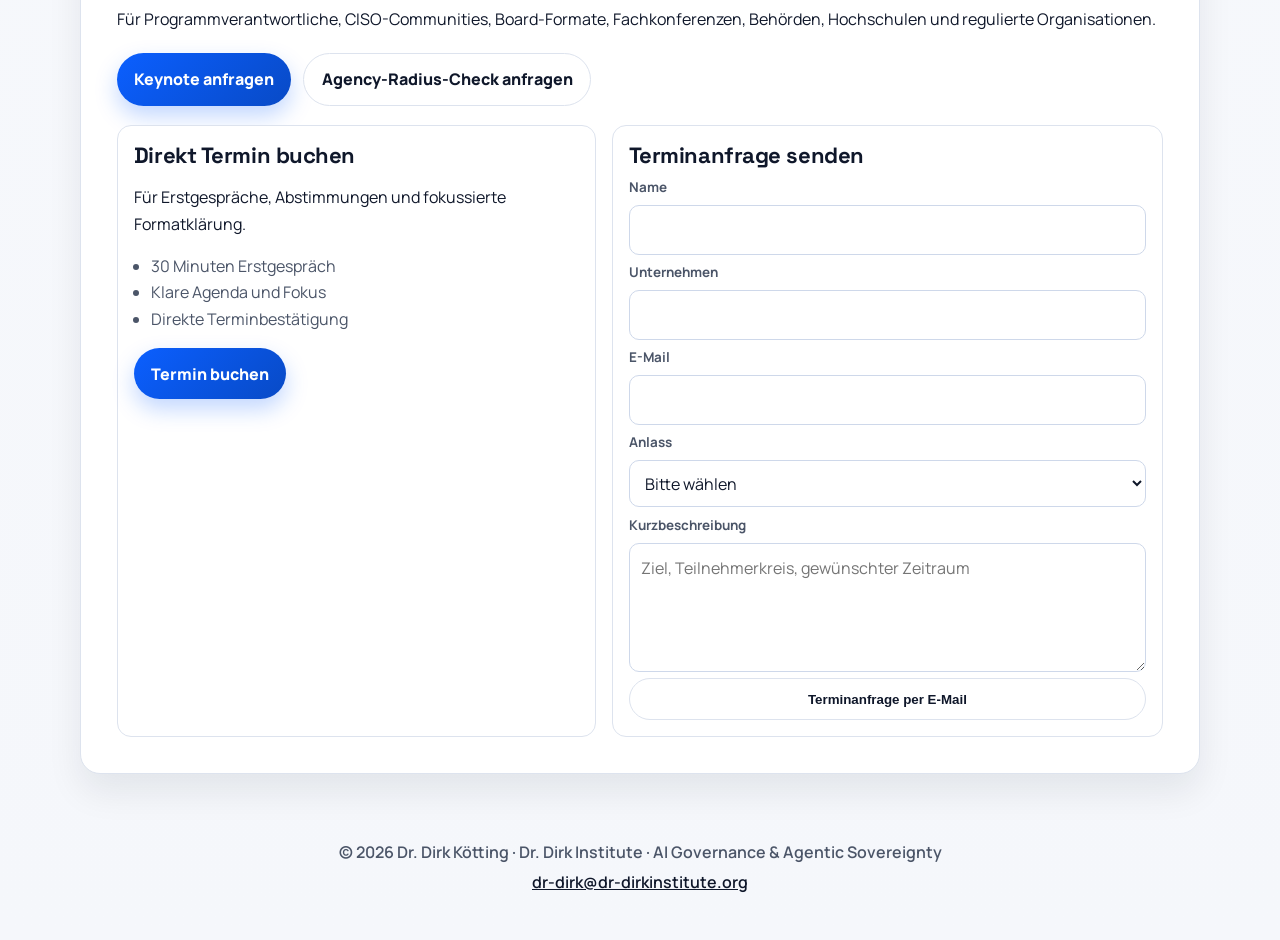
==== commit 4bb0e112: "Update speaker page messaging and header logo" ====
--- a/index.html
+++ b/index.html
@@ -1,10 +1,10 @@
-﻿<!doctype html>
+<!doctype html>
 <html lang="de">
 <head>
   <meta charset="utf-8" />
   <meta name="viewport" content="width=device-width, initial-scale=1" />
   <title>Dr. Dirk Kötting | AI Governance Keynotes</title>
-  <meta name="description" content="Keynotes, Executive Briefings und Boardroom Sessions zu Agentic Sovereignty, KI-Governance und Kontrollarchitektur." />
+  <meta name="description" content="Keynotes, Executive Briefings und Boardroom Sessions zu Agentic Sovereignty, KI-Governance und Verantwortungsarchitektur." />
   <link rel="preconnect" href="https://fonts.googleapis.com" />
   <link rel="preconnect" href="https://fonts.gstatic.com" crossorigin />
   <link href="https://fonts.googleapis.com/css2?family=Space+Grotesk:wght@500;700&family=Manrope:wght@400;500;700;800&display=swap" rel="stylesheet" />
@@ -13,35 +13,40 @@
 <body>
   <header class="site-header">
     <div class="logo-wrap">
-      <p class="kicker">Dr. DirKInstitute</p>
-      <p class="logo-sub">Ein spezialisierter Bereich der K&N EDV Konzepte GmbH.</p>
+      <p class="kicker">Dr. Dirk Institute</p>
+      <p class="logo-sub">AI Governance · Agentic Sovereignty · Executive Briefings</p>
     </div>
     <nav class="main-nav" aria-label="Hauptnavigation">
-      <a href="#leistungen">Mehrwert</a>
+      <a href="#relevanz">Relevanz</a>
+      <a href="#ansatz">Ansatz</a>
       <a href="#keynotes">Keynotes</a>
-      <a href="#methodik">Methodik</a>
-      <a href="#termin">Terminbuchung</a>
+      <a href="#kontakt">Kontakt</a>
     </nav>
-    <a class="header-cta" href="mailto:dr-dirk@dirkinstitute.org?subject=Anfrage%20Keynote">Keynote anfragen</a>
+    <a class="header-cta" href="mailto:dr-dirk@dr-dirkinstitute.org?subject=Anfrage%20Keynote">Keynote anfragen</a>
+    <a class="brand-mark" href="#top" aria-label="Dr. Dirk Institute Startseite">
+      <img src="images/logo-dr-dirk-institute.png" alt="Dr. Dirk Institute Logo" />
+    </a>
   </header>
 
   <main>
     <section class="hero reveal" id="top">
       <div class="hero-layout">
         <div class="hero-copy">
-          <p class="section-tag">Speaker Profil</p>
-          <h1>Architect of AI Governance</h1>
-          <p class="lead">Keynotes zu Agentic Sovereignty, Kontrollarchitektur und KI-Governance für Vorstände, CIOs, CISOs und KRITIS-Organisationen.</p>
-          <p class="lead">Viele Unternehmen skalieren KI schneller, als ihre Governance-Strukturen mithalten können. Genau dort entstehen Haftungsrisiken, Auditdruck und Führungsunsicherheit. Ich zeige, wie Sie Tempo halten und gleichzeitig Kontrolle, Nachweisbarkeit und Verantwortung sichern.</p>
+          <h1>KI skaliert schneller als Verantwortung.</h1>
+          <p class="speaker-name">Dr. Dirk Kötting</p>
+          <p class="hero-role">Architect of AI Governance</p>
+          <p class="lead">Keynotes, Executive Briefings und Boardroom Sessions zu Agentic Sovereignty, KI-Governance und Verantwortungsarchitektur für Vorstände, CIOs, CISOs, Aufsicht, Risk und regulierte Organisationen.</p>
+          <p class="lead">Wenn KI-Agenten Entscheidungen vorbereiten, Prozesse anstoßen oder operative Systeme beeinflussen, reicht es nicht mehr, KI nur zu nutzen oder technisch abzusichern.</p>
+          <p class="lead">Dann braucht Führung eine Architektur, die Autonomie begrenzt, Nachweise ermöglicht und Verantwortung sichtbar macht.</p>
           <p class="hero-formats">Keynotes · Executive Briefings · Boardroom Sessions · CISO-/CIO-Communities</p>
 
+          <div class="cta-row">
+            <a class="btn btn-primary" href="mailto:dr-dirk@dr-dirkinstitute.org?subject=Anfrage%20Keynote">Keynote anfragen</a>
+            <a class="btn btn-secondary" data-link="k3-test" href="mailto:dr-dirk@dr-dirkinstitute.org?subject=Anfrage%20Agency-Radius-Check" target="_blank" rel="noreferrer">Agency-Radius-Check anfragen</a>
+          </div>
+
           <div class="authority-bar">
-            Dr. Dirk Kötting | 25 Jahre IT-Transformation | TÜV-zertifizierter KI-Trainer | Autor: "Agentic Sovereignty" | Dozent für KI-Governance
-          </div>
-
-          <div class="cta-row">
-            <a class="btn btn-primary" href="mailto:dr-dirk@dirkinstitute.org?subject=Anfrage%20Keynote">Keynote anfragen</a>
-            <a class="btn btn-secondary" data-link="k3-test" href="#" target="_blank" rel="noreferrer">300-Sekunden-Test unverbindlich anfragen</a>
+            Dr. Dirk Kötting | 27 Jahre IT-Transformation | Governance-Praxis | Vorstandsnähe | Lehrbeauftragter für KI-Governance und IT-Transformation
           </div>
         </div>
 
@@ -52,116 +57,168 @@
       </div>
     </section>
 
-    <section class="panel reveal" id="manifest">
+    <section class="panel reveal" id="programme">
       <p class="section-tag">Executive-Kommunikation</p>
-      <h2>Executive-Kommunikation, die Governance entscheidbar macht</h2>
-      <p>Komplexe KI-Governance muss in Vorstand, CISO-Organisation und Fachbereich entscheidbar werden. Meine Keynotes übersetzen regulatorische, technische und organisatorische Anforderungen in klare Führungsfragen: Was ist kritisch? Wer entscheidet? Was muss auditfähig nachweisbar sein?</p>
-      <p>Mit dem 300-Sekunden-Test erhalten Sie in fünf Minuten eine erste Standortbestimmung: Welche Entscheidungen trifft KI bereits autonom, auf welcher Grundlage und mit welcher Verantwortungszuordnung? Die Freischaltung erfolgt individuell nach persönlichem Gespräch.</p>
-      <div class="cta-row">
-        <a class="btn btn-secondary" data-link="leseprobe" href="#" target="_blank" rel="noreferrer">Leseprobe Agentic Sovereignty</a>
-        <a class="btn btn-primary" data-link="k3-test" href="#" target="_blank" rel="noreferrer">Anfrage zum 300-Sekunden-Test</a>
-      </div>
-    </section>
-
-    <section class="panel reveal" id="leistungen">
-      <p class="section-tag">Warum Sie mich buchen</p>
-      <h2>Vom KI-Risiko zur souveränen Führungsentscheidung</h2>
-      <p>Sie buchen mich, wenn Sie keine weitere KI-Rhetorik brauchen, sondern eine belastbare Entscheidungsgrundlage für Vorstand, CISO und Aufsicht.</p>
+      <h2>Für Programme, die KI-Governance entscheidbar machen müssen</h2>
+      <p>Viele Organisationen führen KI schneller ein, als Verantwortlichkeiten, Kontrollpunkte und Nachweise geklärt sind.</p>
+      <p>Das erzeugt keine reine IT-Frage. Es erzeugt eine Führungsfrage:</p>
+      <p class="emphasis">Wer kann erklären, wie weit ein KI-Agent handeln darf, wer diese Autonomie verantwortet und welche Nachweise gegenüber Vorstand, Aufsicht, Audit und Risk vorliegen?</p>
+      <p>Dr. Dirk Kötting übersetzt diese Frage in klare Entscheidungslogik: Agency Radius, 300-Sekunden-Regel und Governance-Ready-Scorecard.</p>
+    </section>
+
+    <section class="panel reveal" id="relevanz">
+      <p class="section-tag">Wann dieser Impuls relevant wird</p>
+      <h2>Belastbare Entscheidungsgrundlage statt weiterer KI-Rhetorik</h2>
+      <p>Dieser Impuls passt, wenn Ihr Publikum keine weitere KI-Rhetorik braucht, sondern eine belastbare Entscheidungsgrundlage für Verantwortung, Steuerbarkeit und Nachweisfähigkeit.</p>
+      <p>Der Impuls ist relevant, wenn Organisationen KI nicht mehr nur testen, sondern operativ einsetzen und dabei klären müssen:</p>
+      <ul class="clean-list">
+        <li>Wer trägt Verantwortung?</li>
+        <li>Wie weit reicht die Autonomie eines KI-Systems?</li>
+        <li>Welche Nachweise braucht es gegenüber Vorstand, Aufsicht, Audit und Risk?</li>
+      </ul>
+    </section>
+
+    <section class="panel reveal" id="verschiebung">
+      <p class="section-tag">Was sich gerade verschiebt</p>
+      <h2>KI-Governance wird zur operativen Führungsfrage</h2>
       <div class="cards value-grid">
         <article class="card">
-          <p class="num">Problem</p>
-          <h3>Unklare Verantwortung in autonomen KI-Systemen</h3>
-          <p>Viele Organisationen nutzen KI bereits operativ, können aber nicht belastbar nachweisen, wer was entscheidet, auf welcher Grundlage und mit welcher Haftung.</p>
-        </article>
-        <article class="card">
-          <p class="num">Schmerz</p>
-          <h3>Audit-Druck, Haftungsrisiko, Führungsunsicherheit</h3>
-          <p>Die Folge: Reibung im Board, steigendes regulatorisches Risiko und operative Blockaden zwischen Fachbereich, IT, Compliance und Security.</p>
-        </article>
-        <article class="card">
-          <p class="num">Mehrwert</p>
-          <h3>Klare Governance, schnelle Umsetzung, sichere Kommunikation</h3>
-          <ul class="benefit-list">
-            <li>Sie erhalten eine Executive-taugliche Entscheidungsarchitektur statt KI-Aktionismus.</li>
-            <li>Sie reduzieren Haftungs- und Auditrisiken ohne das operative Tempo zu verlieren.</li>
-            <li>Sie gewinnen ein klares Narrativ für Vorstand, Aufsicht und regulatorische Prüfungen.</li>
-          </ul>
-        </article>
-      </div>
-      <div class="cta-row">
-        <a class="btn btn-primary" href="mailto:dr-dirk@dirkinstitute.org?subject=Anfrage%20Keynote%20und%20Executive%20Session">Keynote oder Executive Session anfragen</a>
-      </div>
+          <p class="num">01</p>
+          <h3>KI wird operativ</h3>
+          <p>KI-Systeme schreiben nicht mehr nur Texte. Sie priorisieren Aufgaben, bereiten Entscheidungen vor, stoßen Prozesse an und beeinflussen operative Abläufe.</p>
+        </article>
+        <article class="card">
+          <p class="num">02</p>
+          <h3>Verantwortung bleibt menschlich</h3>
+          <p>Auch wenn KI-Agenten autonomer handeln, bleiben Vorstand, Geschäftsführung, CISO, Risk und Audit in der Verantwortung, diese Handlungsspielräume zu erklären und zu begrenzen.</p>
+        </article>
+        <article class="card">
+          <p class="num">03</p>
+          <h3>Governance muss entscheidbar werden</h3>
+          <p>KI-Governance darf nicht in Richtlinien enden. Sie muss in Entscheidungsgrenzen, Kontrollpunkten, Nachweisen und Verantwortungsarchitekturen übersetzt werden.</p>
+        </article>
+      </div>
+    </section>
+
+    <section class="panel reveal" id="ansatz">
+      <p class="section-tag">Der Ansatz</p>
+      <h2>Dr. Dirk Kötting macht Agentic AI für Entscheider prüfbar.</h2>
+      <div class="cards value-grid">
+        <article class="card">
+          <p class="num">01</p>
+          <h3>Verantwortungsräume sichtbar machen</h3>
+          <p>Welche Rollen, Systeme und Prozesse sind betroffen?</p>
+        </article>
+        <article class="card">
+          <p class="num">02</p>
+          <h3>Agency Radius bewerten</h3>
+          <p>Wie weit darf ein KI-Agent eigenständig handeln?</p>
+        </article>
+        <article class="card">
+          <p class="num">03</p>
+          <h3>Nachweise strukturieren</h3>
+          <p>Welche Dokumentation braucht es gegenüber Vorstand, Aufsicht, Audit und Risk?</p>
+        </article>
+      </div>
+      <p class="takeaways">Danach versteht das Publikum nicht nur das Thema. Es kann besser entscheiden, wo KI-Agenten begrenzt, gesteuert oder neu eingeordnet werden müssen.</p>
     </section>
 
     <section class="panel reveal" id="keynotes">
-      <p class="section-tag">Mögliche Keynotes</p>
+      <p class="section-tag">Keynotes & Executive Impulse</p>
       <h2>Konkrete Formate für Konferenz, Vorstandsklausur und Leadership-Programme</h2>
       <div class="cards topic-grid">
         <article class="card">
+          <p class="num">01</p>
           <h3>Agentic Sovereignty</h3>
-          <p>Wie Vorstände, CIOs und CISOs operative Souveränität über KI-Systeme behalten.</p>
-        </article>
-        <article class="card">
-          <h3>Agentic AI und die Governance-Lücke</h3>
-          <p>Was Führungskräfte jetzt in ihre Kontrollarchitektur einbauen müssen.</p>
-        </article>
-        <article class="card">
-          <h3>Security by Architecture</h3>
-          <p>Warum AI Governance kein CISO-Problem, sondern ein Board-Design-Problem ist.</p>
-        </article>
-        <article class="card">
-          <h3>Das strukturelle Vorstandsrisiko der KI</h3>
-          <p>Wie EU AI Act, DORA und NIS-2 Governance-Architektur zur Haftungsfrage machen.</p>
+          <p><strong>Wie KI-Agenten steuerbar, prüfbar und verantwortbar bleiben</strong></p>
+          <p>Für Vorstände, CIOs, CISOs, Boardmember, Risk und Audit. Der Impuls zeigt, wie Organisationen den Handlungsspielraum von KI-Agenten bewerten und verantwortbar begrenzen können.</p>
+        </article>
+        <article class="card">
+          <p class="num">02</p>
+          <h3>Die 300-Sekunden-Regel</h3>
+          <p>Warum Führung KI-Entscheidungen in fünf Minuten erklären können muss.</p>
+        </article>
+        <article class="card">
+          <p class="num">03</p>
+          <h3>Agency Radius</h3>
+          <p>Wie Organisationen die Autonomie von KI-Agenten begrenzen, bevor Verantwortung unklar wird.</p>
+        </article>
+        <article class="card">
+          <p class="num">04</p>
+          <h3>AI Governance Readiness</h3>
+          <p>Wie Organisationen EU AI Act, ISO 42001, NIS2 und operative KI-Nutzung zusammenführen.</p>
         </article>
       </div>
       <div class="cta-row">
-        <a class="btn btn-secondary" data-link="onepager" href="#">Speaker-One-Pager als PDF herunterladen</a>
-      </div>
-    </section>
-
-    <section class="panel reveal" id="methodik">
-      <p class="section-tag">Methodik</p>
-      <h2>Vier Säulen für belastbare KI-Governance auf Executive-Ebene</h2>
-      <p>Statt abstrakter Governance-Debatten arbeite ich mit einem operativen Rahmen, der Entscheidungen im Managementalltag strukturiert, Verantwortungen klärt und in Audit-Situationen belastbar bleibt:</p>
-      <div class="cards">
-        <article class="card">
-          <p class="num">01</p>
-          <h3>Entscheidungsfähigkeit</h3>
-          <p>Führung behält die Hoheit über kritische KI-Entscheidungen und deren Eskalationslogik.</p>
-        </article>
-        <article class="card">
-          <p class="num">02</p>
-          <h3>Operative Souveränität</h3>
-          <p>Regulatorik wird in praxistaugliche Prozesse übersetzt, die im Tagesgeschäft funktionieren.</p>
-        </article>
-        <article class="card">
-          <p class="num">03</p>
-          <h3>Auditfähigkeit</h3>
-          <p>Entscheidungen, Zuständigkeiten und Nachweise sind strukturiert dokumentiert und überprüfbar.</p>
-        </article>
-        <article class="card">
-          <p class="num">04</p>
-          <h3>Strategische Resilienz</h3>
-          <p>Organisationen bleiben auch bei volatilen KI-Entwicklungen handlungsfähig und robust.</p>
-        </article>
-      </div>
-    </section>
-
-    <section class="panel reveal" id="termin">
-      <p class="section-tag">Terminbuchung</p>
-      <h2>Lassen Sie uns in 30 Minuten klären, was jetzt der richtige nächste Schritt ist.</h2>
-      <p>Sie müssen nicht alles sofort neu bauen. Im Erstgespräch priorisieren wir gemeinsam die Hebel mit dem größten Effekt auf Sicherheit, Haftung und Entscheidungsfähigkeit - pragmatisch und umsetzbar.</p>
-
-      <div class="booking-grid">
+        <a class="btn btn-secondary" data-link="onepager" href="https://drive.google.com/file/d/1J7lSTzz60DhaYrTniKfcQm0hdtj6FaXG/view?usp=sharing">Speaker-One-Pager als PDF herunterladen</a>
+      </div>
+    </section>
+
+    <section class="panel reveal" id="mitnahme">
+      <p class="section-tag">Was Ihr Publikum mitnimmt</p>
+      <h2>Nach der Keynote kann Ihr Publikum:</h2>
+      <ul class="clean-list impact-list">
+        <li>klarer erkennen, wo KI-Agenten governance-kritisch werden</li>
+        <li>besser entscheiden, welche Autonomie begrenzt werden muss</li>
+        <li>präziser erklären, welche Verantwortung bei Führung, CISO, Risk oder Fachbereich liegt</li>
+        <li>konkreter prüfen, welche Nachweise für Vorstand, Aufsicht, Audit und Compliance erforderlich sind</li>
+      </ul>
+    </section>
+
+    <section class="panel reveal" id="warum">
+      <p class="section-tag">Warum Dr. Dirk Kötting</p>
+      <h2>Governance-Praxis, Vorstandsnähe und regulatorische Einordnung</h2>
+      <p>Dr. Dirk Kötting verbindet über 27 Jahre IT-Transformation, Governance-Praxis und Vorstandsnähe mit akademischer Lehre und regulatorischer Einordnung.</p>
+      <p>Er arbeitet an der Schnittstelle von Agentic AI, EU AI Act, ISO 42001, NIS2/KRITIS, IT-Governance und Verantwortungsarchitektur.</p>
+      <div class="thesis">
+        <p>Als Governance-Architekt für Agentic AI steht er für eine klare These:</p>
+        <p><strong>KI ist keine Tool-Frage.<br />KI ist eine Führungs-, Haftungs- und Architekturfrage.</strong></p>
+      </div>
+    </section>
+
+    <section class="panel reveal" id="formate">
+      <p class="section-tag">Formate / Einsatzbereiche</p>
+      <h2>Für Entscheiderformate mit konkretem Governance-Bedarf</h2>
+      <div class="cards topic-grid">
+        <article class="card">
+          <h3>Keynote</h3>
+          <p>Für Konferenzen, CISO-/CIO-Communities und Leadership-Veranstaltungen, die Orientierung und Entscheidbarkeit schaffen müssen.</p>
+        </article>
+        <article class="card">
+          <h3>Executive Briefing</h3>
+          <p>Für Vorstände, Geschäftsführung, Aufsicht und Risk-Teams, die Agentic AI in Kontroll- und Verantwortungslogik übersetzen müssen.</p>
+        </article>
+        <article class="card">
+          <h3>Boardroom Session</h3>
+          <p>Für vertrauliche Formate, in denen Handlungsräume, Haftungsfragen und Nachweise konkret geprüft werden.</p>
+        </article>
+        <article class="card">
+          <h3>Agency-Radius-Check</h3>
+          <p>Für Programme, die schnell klären müssen, wo KI-Agenten bereits autonom handeln und welche Begrenzungen erforderlich sind.</p>
+        </article>
+      </div>
+    </section>
+
+    <section class="panel reveal" id="kontakt">
+      <p class="section-tag">Passendes Format prüfen</p>
+      <h2>Ob Keynote, Executive Briefing oder Boardroom Session: Entscheidend ist, welches Publikum welche Entscheidung nach dem Impuls besser treffen soll.</h2>
+      <p>Für Programmverantwortliche, CISO-Communities, Board-Formate, Fachkonferenzen, Behörden, Hochschulen und regulierte Organisationen.</p>
+
+      <div class="cta-row">
+        <a class="btn btn-primary" href="mailto:dr-dirk@dr-dirkinstitute.org?subject=Anfrage%20Keynote">Keynote anfragen</a>
+        <a class="btn btn-secondary" data-link="k3-test" href="mailto:dr-dirk@dr-dirkinstitute.org?subject=Anfrage%20Agency-Radius-Check" target="_blank" rel="noreferrer">Agency-Radius-Check anfragen</a>
+      </div>
+
+      <div class="booking-grid contact-grid">
         <article class="booking-card">
           <h3>Direkt Termin buchen</h3>
-          <p>Für Erstgespräche, Abstimmungen und Fokus-Themen mit sofortiger Verfügbarkeit.</p>
+          <p>Für Erstgespräche, Abstimmungen und fokussierte Formatklärung.</p>
           <ul>
             <li>30 Minuten Erstgespräch</li>
             <li>Klare Agenda und Fokus</li>
             <li>Direkte Terminbestätigung</li>
           </ul>
-          <a class="btn btn-primary" data-link="terminbuchung" href="#" target="_blank" rel="noreferrer">Termin buchen</a>
+          <a class="btn btn-primary" data-link="terminbuchung" href="https://terminbuchung-ten.vercel.app/" target="_blank" rel="noreferrer">Termin buchen</a>
         </article>
 
         <article class="booking-card">
@@ -180,9 +237,9 @@
             <select id="anlass" name="anlass" required>
               <option value="">Bitte wählen</option>
               <option>Keynote</option>
-              <option>Vorstandsklausur</option>
-              <option>Closed-Door-Briefing</option>
-              <option>Governance-Workshop</option>
+              <option>Executive Briefing</option>
+              <option>Boardroom Session</option>
+              <option>Agency-Radius-Check</option>
             </select>
 
             <label for="nachricht">Kurzbeschreibung</label>
@@ -196,12 +253,10 @@
   </main>
 
   <footer class="site-footer">
-    <p>Dr. DirKInstitute - AI Governance, KRITIS &amp; Responsible AI</p>
-    <p><a href="mailto:dr-dirk@dirkinstitute.org">dr-dirk@dirkinstitute.org</a></p>
+    <p>© 2026 Dr. Dirk Kötting · Dr. Dirk Institute · AI Governance &amp; Agentic Sovereignty</p>
+    <p><a href="mailto:dr-dirk@dr-dirkinstitute.org">dr-dirk@dr-dirkinstitute.org</a></p>
   </footer>
 
   <script src="script.js"></script>
 </body>
 </html>
-
-
--- a/styles.css
+++ b/styles.css
@@ -36,10 +36,10 @@
   top: 0;
   z-index: 25;
   display: grid;
-  grid-template-columns: 1.6fr auto auto;
+  grid-template-columns: minmax(220px, 1.6fr) auto auto auto;
   align-items: center;
-  gap: 1rem;
-  padding: 0.95rem 1.4rem;
+  gap: 0.95rem;
+  padding: 0.72rem 1.2rem;
   border-bottom: 1px solid var(--line);
   background: rgba(255, 255, 255, 0.92);
   backdrop-filter: blur(10px);
@@ -80,6 +80,26 @@
   font-weight: 800;
 }
 
+.brand-mark {
+  justify-self: end;
+  display: inline-flex;
+  align-items: center;
+  justify-content: center;
+  width: 58px;
+  height: 58px;
+  border-radius: 12px;
+  overflow: hidden;
+  background: #071525;
+  box-shadow: 0 8px 18px rgba(15, 23, 42, 0.16);
+}
+
+.brand-mark img {
+  width: 100%;
+  height: 100%;
+  object-fit: cover;
+  display: block;
+}
+
 main {
   width: min(1120px, 92vw);
   margin: 1.35rem auto 2.4rem;
@@ -95,6 +115,10 @@
   margin-bottom: 1.15rem;
 }
 
+.hero {
+  padding: clamp(1.25rem, 2.2vw, 2rem);
+}
+
 .section-tag {
   margin: 0;
   color: var(--accent);
@@ -115,9 +139,9 @@
 
 h1 {
   margin-top: 0.5rem;
-  margin-bottom: 0.75rem;
-  font-size: clamp(2rem, 4.8vw, 3.6rem);
-  max-width: 20ch;
+  margin-bottom: 0.65rem;
+  font-size: clamp(2rem, 4.4vw, 3.25rem);
+  max-width: 18ch;
 }
 
 h2 {
@@ -135,6 +159,29 @@
   max-width: 74ch;
   color: var(--muted);
   font-size: clamp(1rem, 2.1vw, 1.28rem);
+}
+
+.hero .lead {
+  margin: 0.75rem 0;
+  font-size: clamp(0.98rem, 1.55vw, 1.1rem);
+  line-height: 1.55;
+}
+
+.speaker-name {
+  margin: 0.2rem 0 0;
+  color: var(--ink);
+  font-family: "Space Grotesk", "Manrope", sans-serif;
+  font-size: clamp(1.25rem, 2.4vw, 1.65rem);
+  font-weight: 700;
+}
+
+.hero-role {
+  margin: 0.1rem 0 0.9rem;
+  color: var(--brand);
+  font-size: 0.95rem;
+  font-weight: 800;
+  letter-spacing: 0.04em;
+  text-transform: uppercase;
 }
 
 .hero-formats {
@@ -183,13 +230,13 @@
 }
 
 .authority-bar {
-  margin-top: 1.25rem;
-  padding: 0.95rem 1rem;
+  margin-top: 1rem;
+  padding: 0.8rem 0.95rem;
   border: 1px solid #d6e5ff;
   border-left: 4px solid var(--brand);
   background: #f2f7ff;
   font-weight: 700;
-  font-size: 0.95rem;
+  font-size: 0.9rem;
 }
 
 .cta-row {
@@ -257,9 +304,34 @@
   font-weight: 800;
 }
 
+.emphasis {
+  margin: 1rem 0;
+  padding: 1rem 1.1rem;
+  border-left: 4px solid var(--brand);
+  background: #f2f7ff;
+  color: var(--ink);
+  font-weight: 800;
+}
+
+.clean-list {
+  margin: 0.8rem 0 0;
+  padding-left: 1.15rem;
+  color: var(--muted);
+  font-weight: 600;
+}
+
+.clean-list li + li {
+  margin-top: 0.45rem;
+}
+
+.impact-list {
+  font-size: clamp(1rem, 2vw, 1.15rem);
+}
+
 .takeaways {
-  margin-bottom: 0;
-  color: var(--muted);
+  margin: 1rem 0 0;
+  color: var(--muted);
+  font-weight: 700;
 }
 
 .benefit-list {
@@ -283,6 +355,26 @@
   border-radius: var(--radius-md);
   padding: 1rem;
   background: #fff;
+}
+
+.thesis {
+  margin-top: 1rem;
+  padding: 1rem 1.1rem;
+  border: 1px solid #d6e5ff;
+  border-radius: var(--radius-md);
+  background: #f2f7ff;
+}
+
+.thesis p {
+  margin: 0;
+}
+
+.thesis p + p {
+  margin-top: 0.45rem;
+}
+
+.contact-grid {
+  margin-top: 1.2rem;
 }
 
 .booking-card ul {
@@ -349,15 +441,26 @@
 
 @media (max-width: 980px) {
   .site-header {
-    grid-template-columns: 1fr;
+    grid-template-columns: 1fr auto;
     align-items: start;
   }
 
+  .logo-wrap {
+    grid-column: 1;
+  }
+
+  .brand-mark {
+    grid-column: 2;
+    grid-row: 1;
+  }
+
   .main-nav {
+    grid-column: 1 / -1;
     flex-wrap: wrap;
   }
 
   .header-cta {
+    grid-column: 1 / -1;
     justify-self: start;
   }
 
@@ -371,6 +474,38 @@
 }
 
 @media (max-width: 680px) {
+  .site-header {
+    gap: 0.65rem;
+    padding: 0.75rem 1rem;
+  }
+
+  .brand-mark {
+    width: 50px;
+    height: 50px;
+    border-radius: 10px;
+  }
+
+  .header-cta {
+    display: none;
+  }
+
+  h1 {
+    font-size: 1.86rem;
+  }
+
+  .speaker-name {
+    font-size: 1.18rem;
+  }
+
+  .hero-role {
+    font-size: 0.78rem;
+  }
+
+  .hero .lead {
+    font-size: 0.94rem;
+    line-height: 1.48;
+  }
+
   .btn {
     width: 100%;
   }
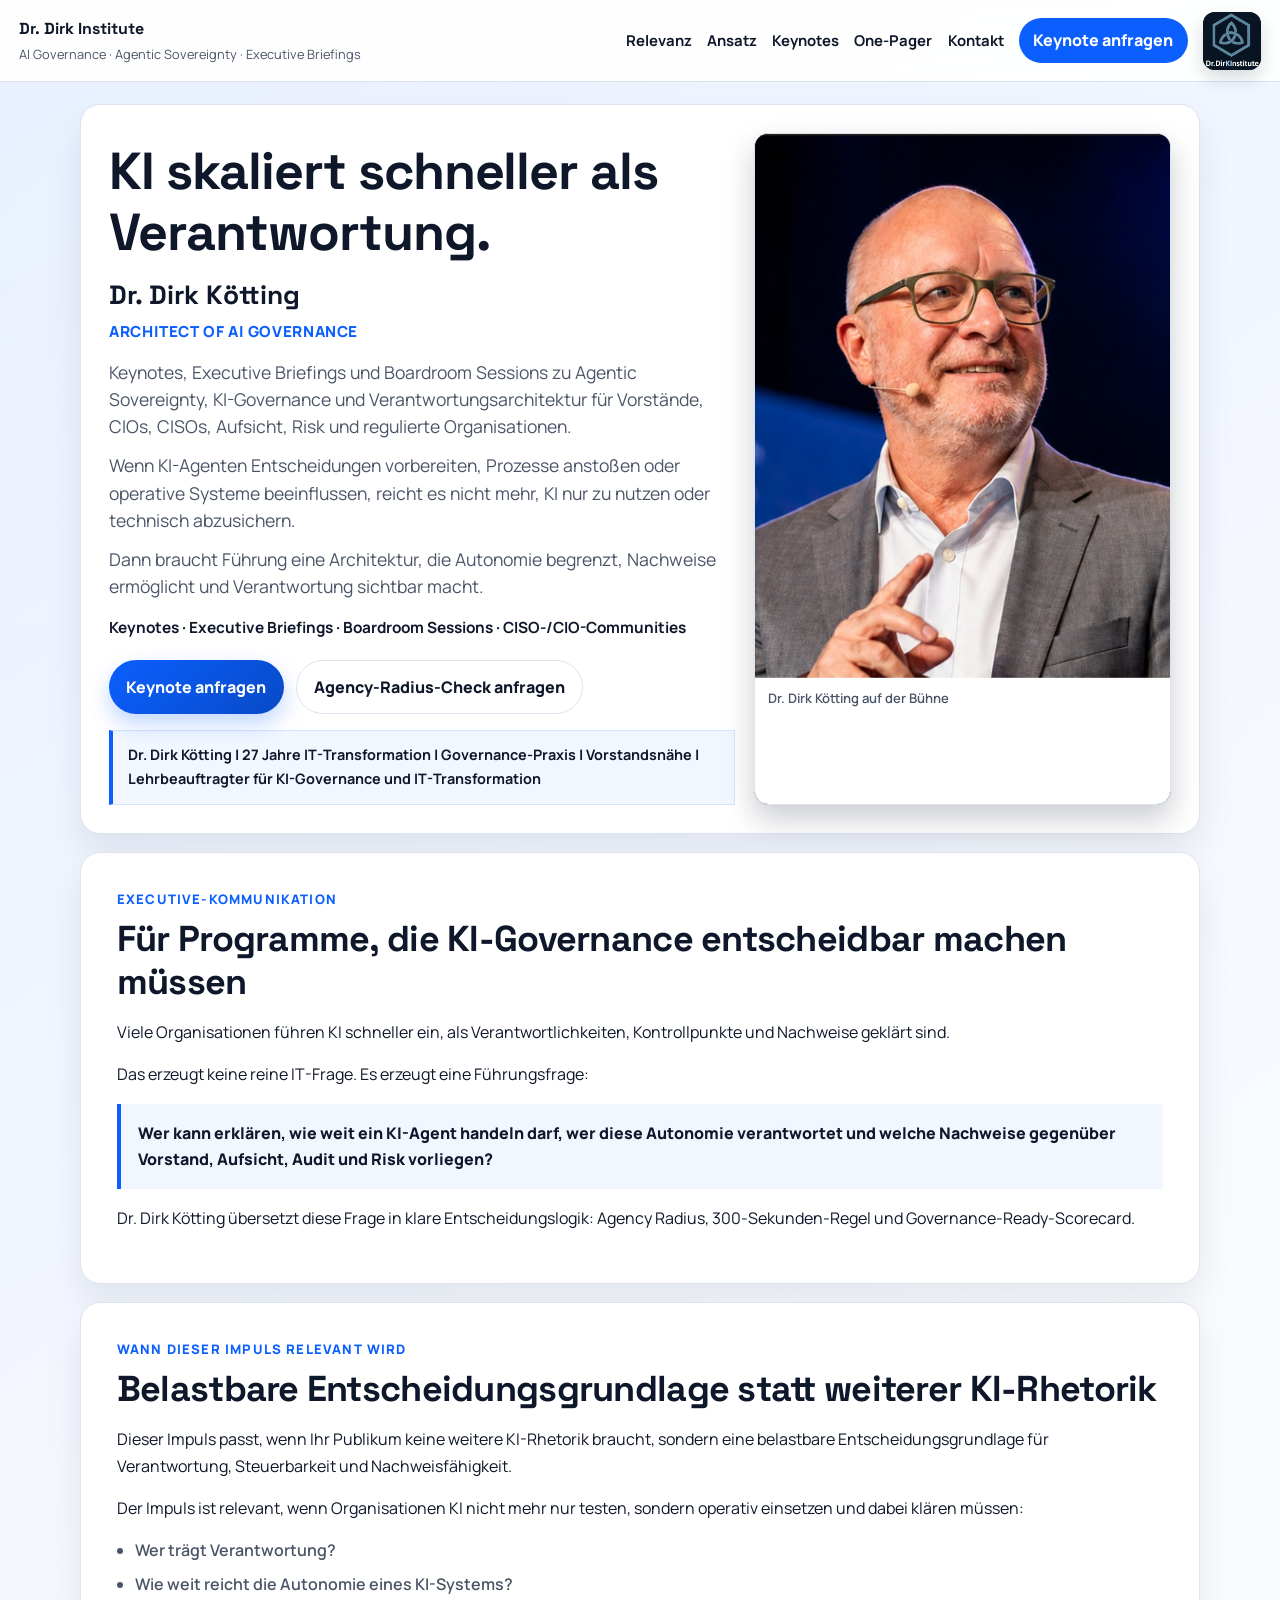
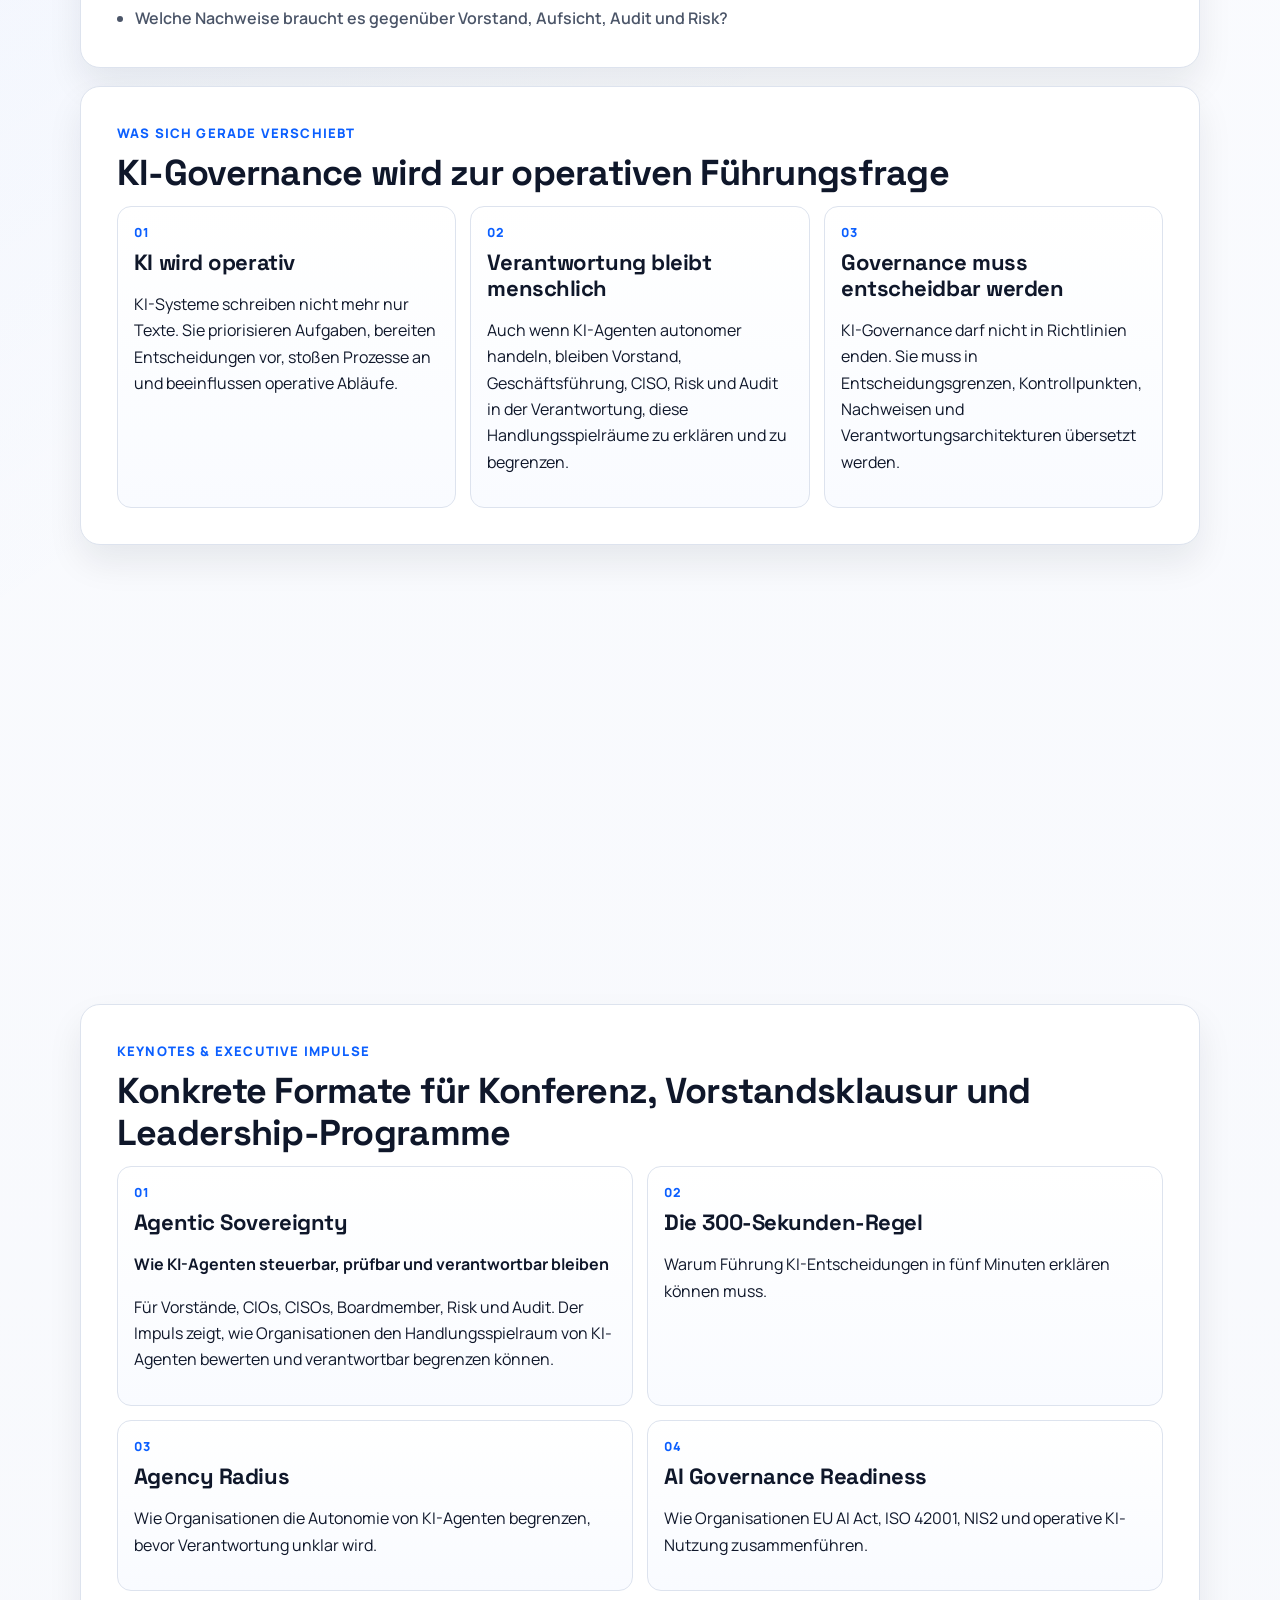
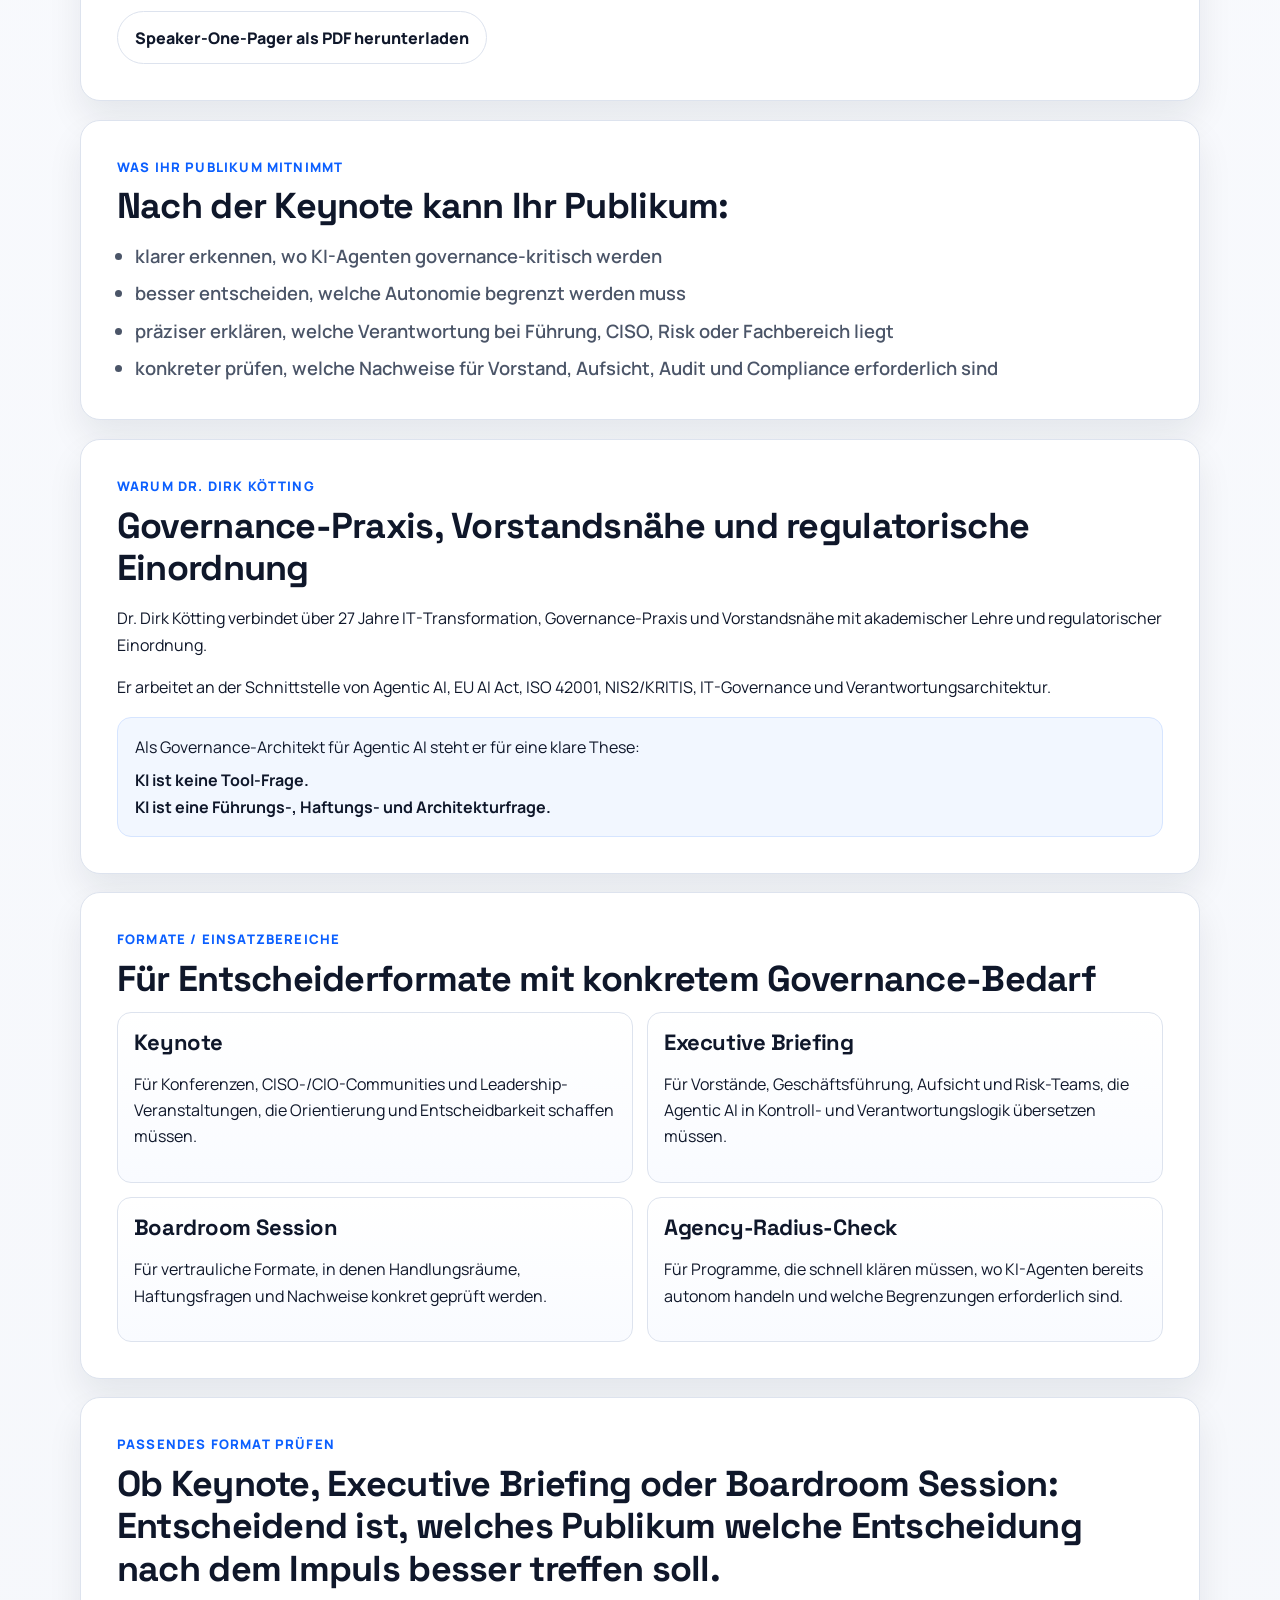
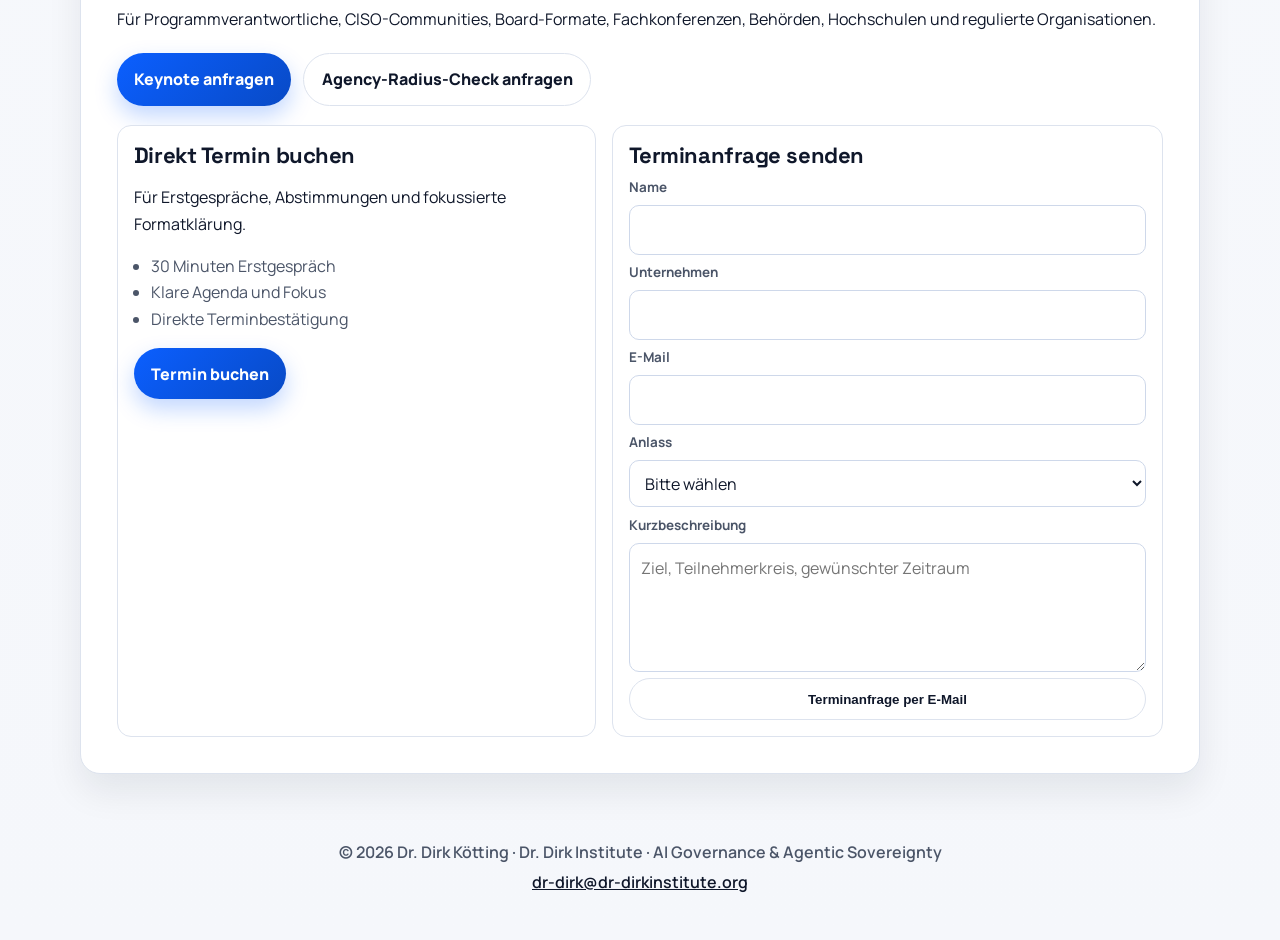
==== commit 5571051c: "Restore onepager navigation link" ====
--- a/index.html
+++ b/index.html
@@ -20,6 +20,7 @@
       <a href="#relevanz">Relevanz</a>
       <a href="#ansatz">Ansatz</a>
       <a href="#keynotes">Keynotes</a>
+      <a data-link="onepager" href="https://drive.google.com/file/d/1J7lSTzz60DhaYrTniKfcQm0hdtj6FaXG/view?usp=sharing" target="_blank" rel="noreferrer">One-Pager</a>
       <a href="#kontakt">Kontakt</a>
     </nav>
     <a class="header-cta" href="mailto:dr-dirk@dr-dirkinstitute.org?subject=Anfrage%20Keynote">Keynote anfragen</a>
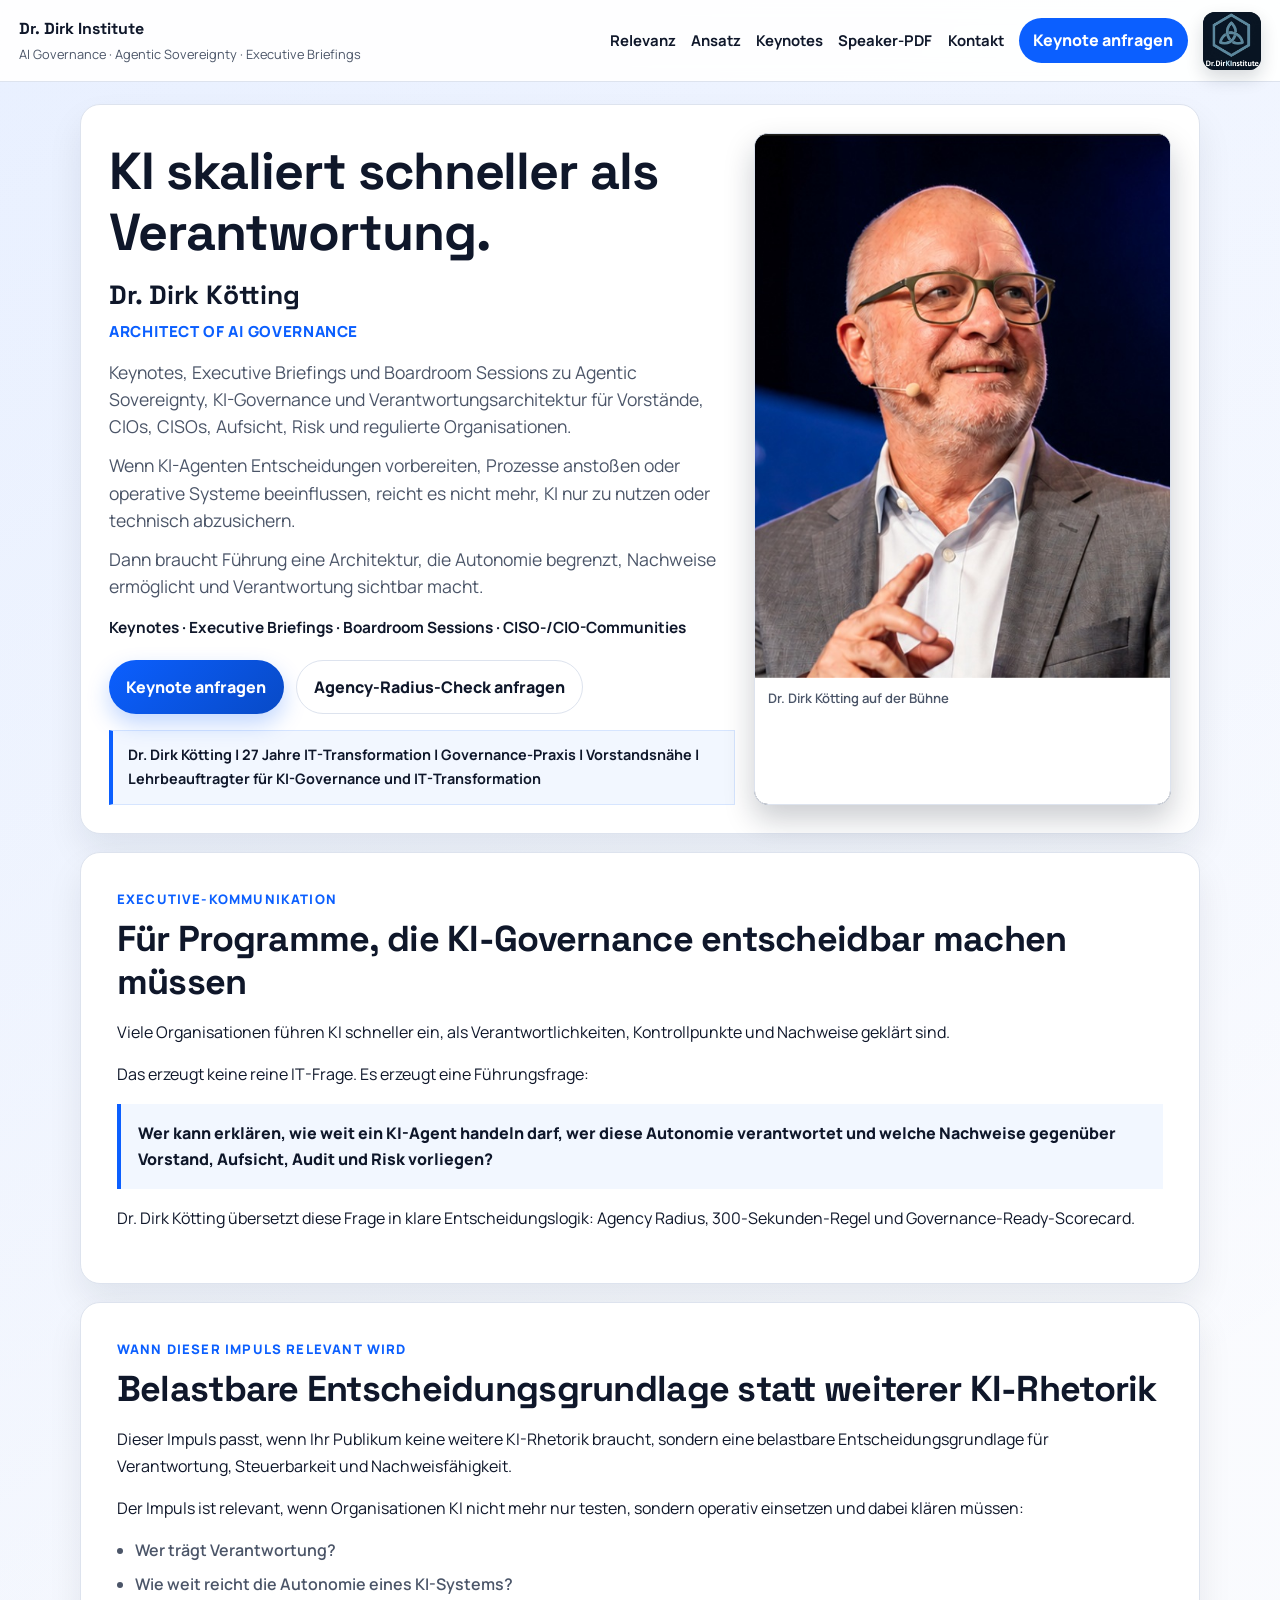
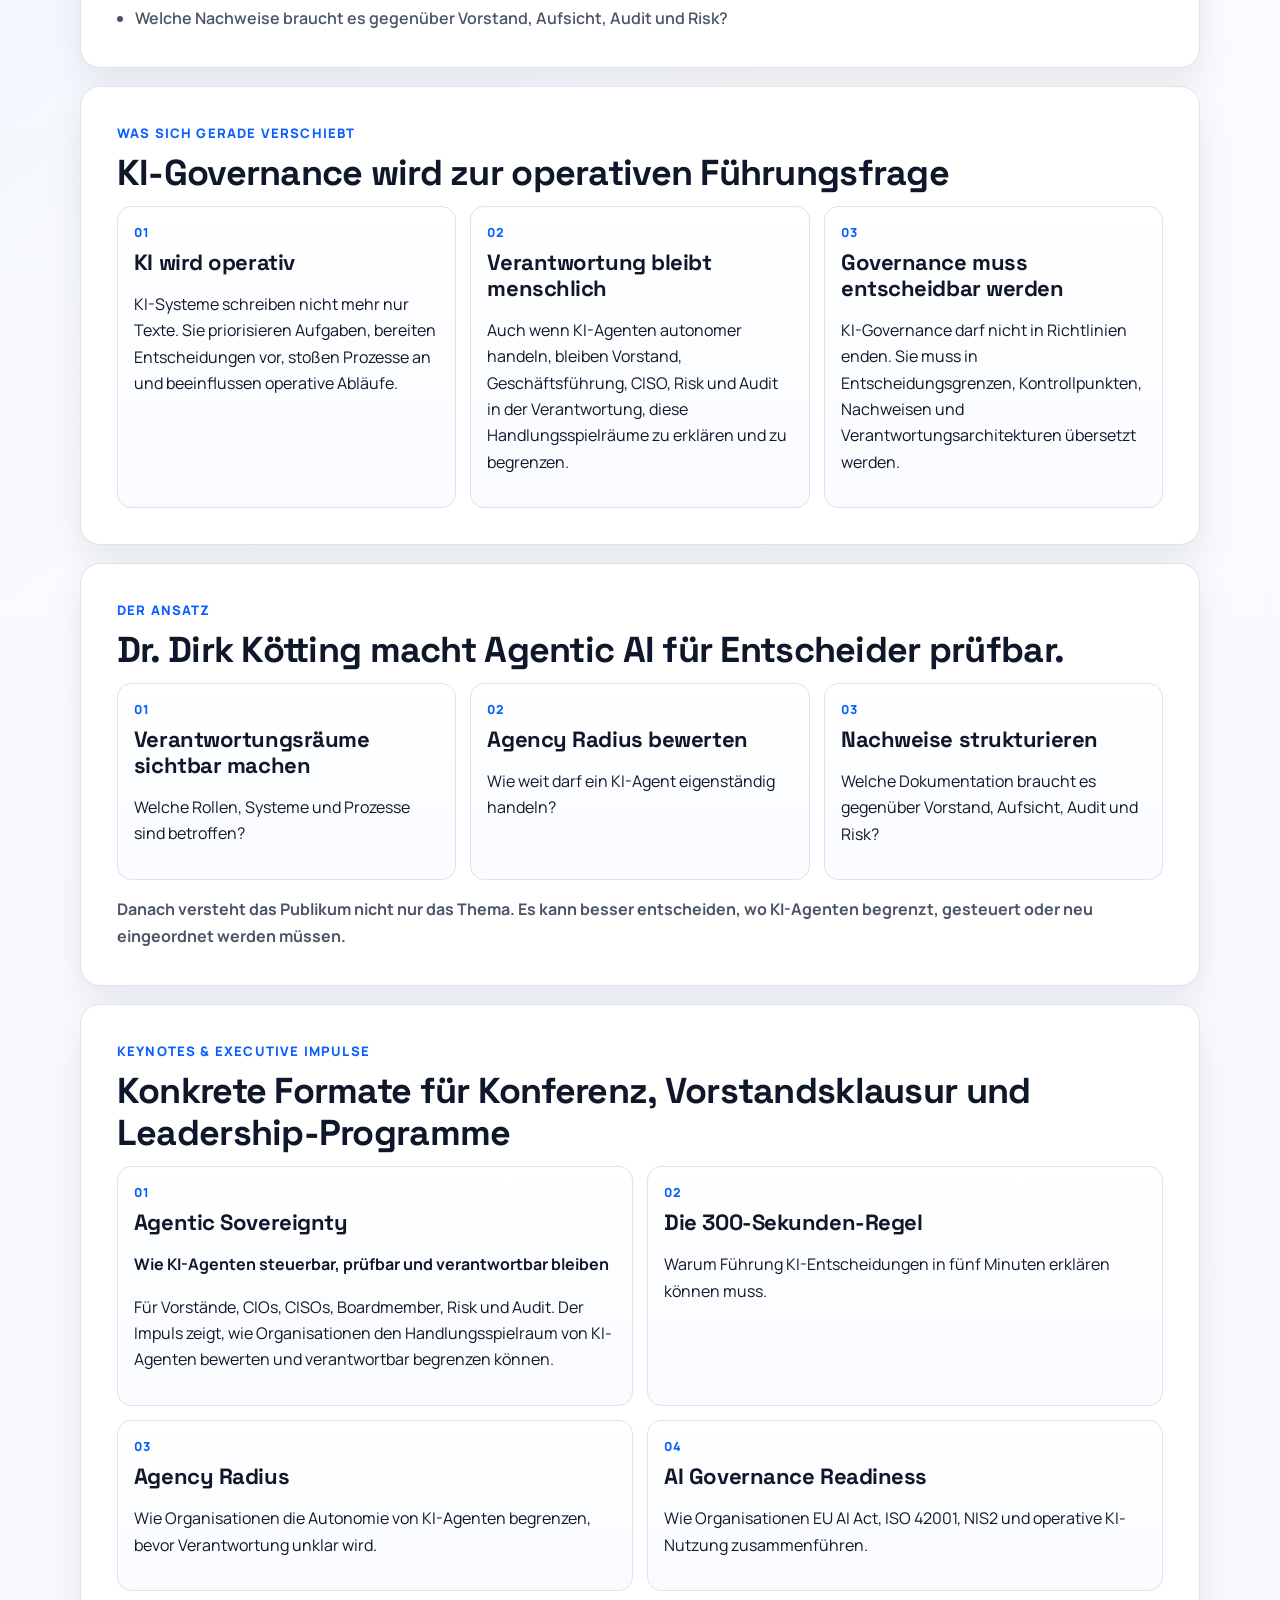
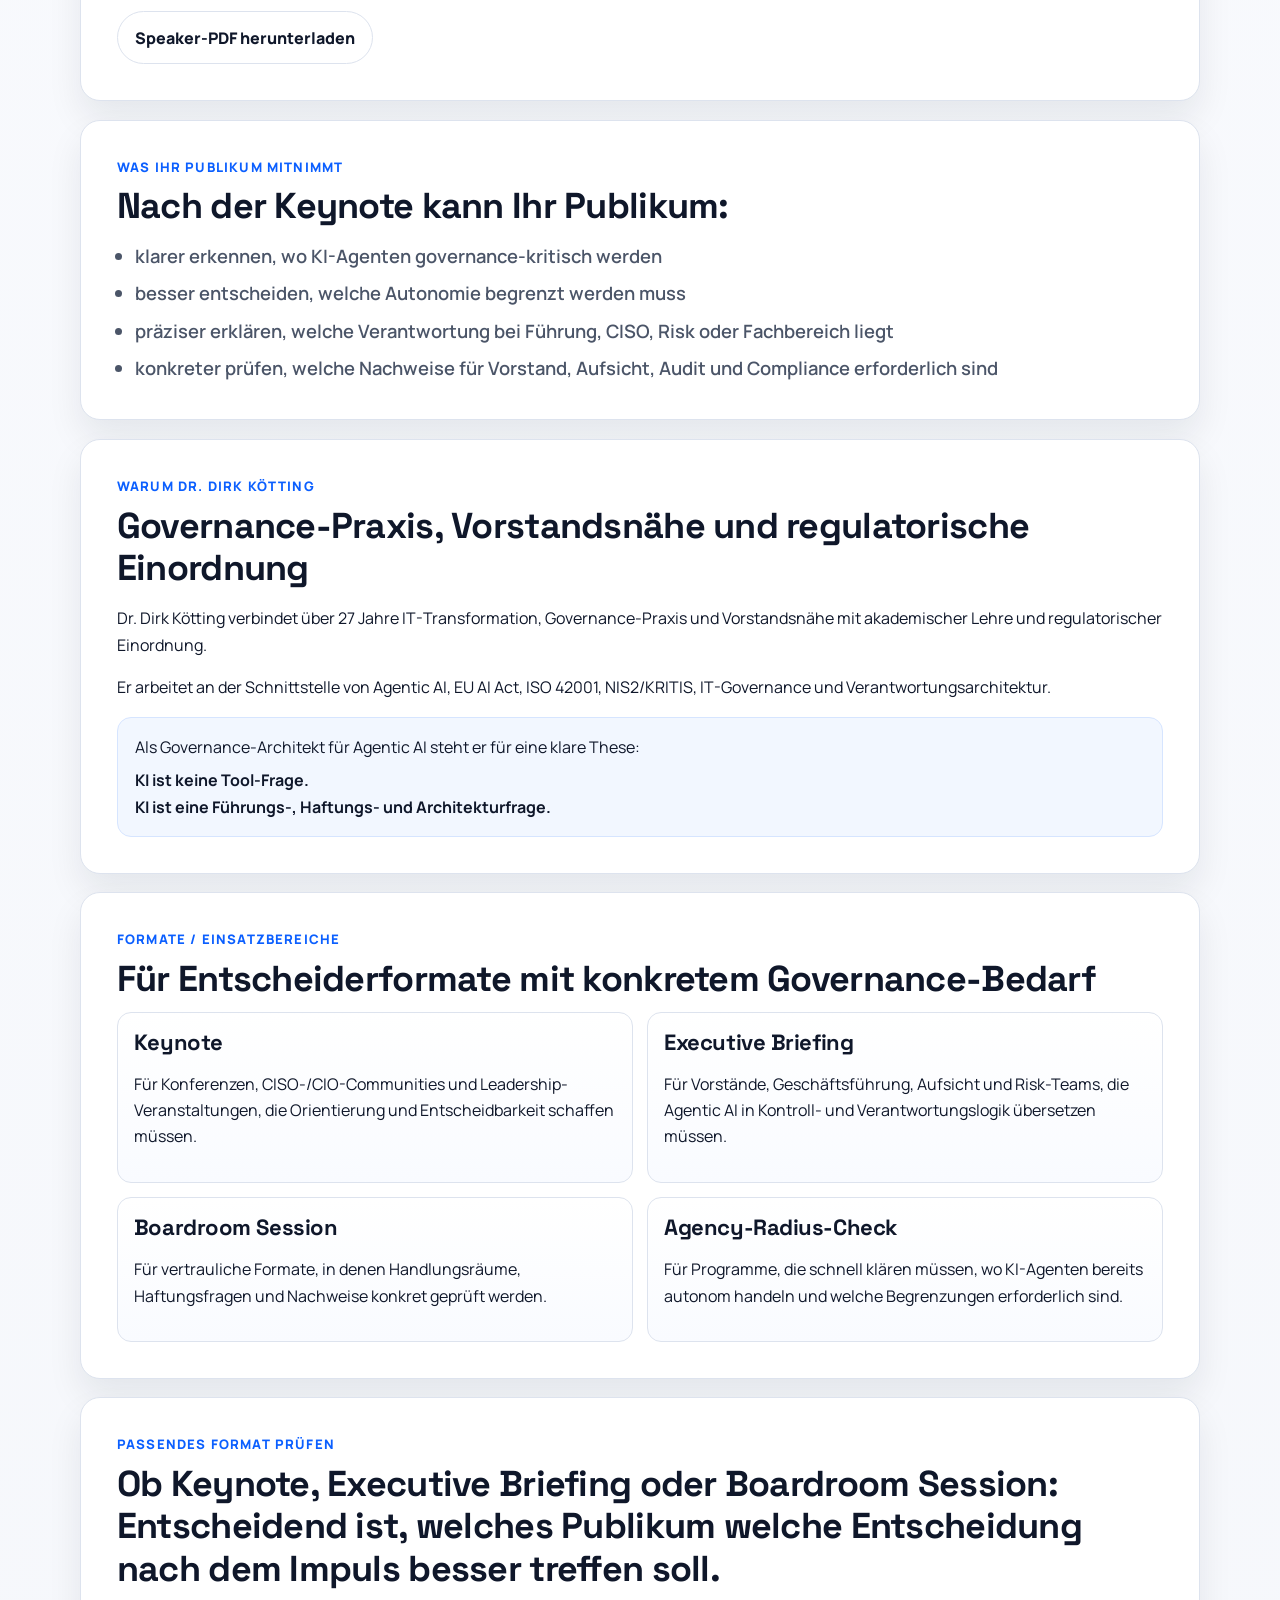
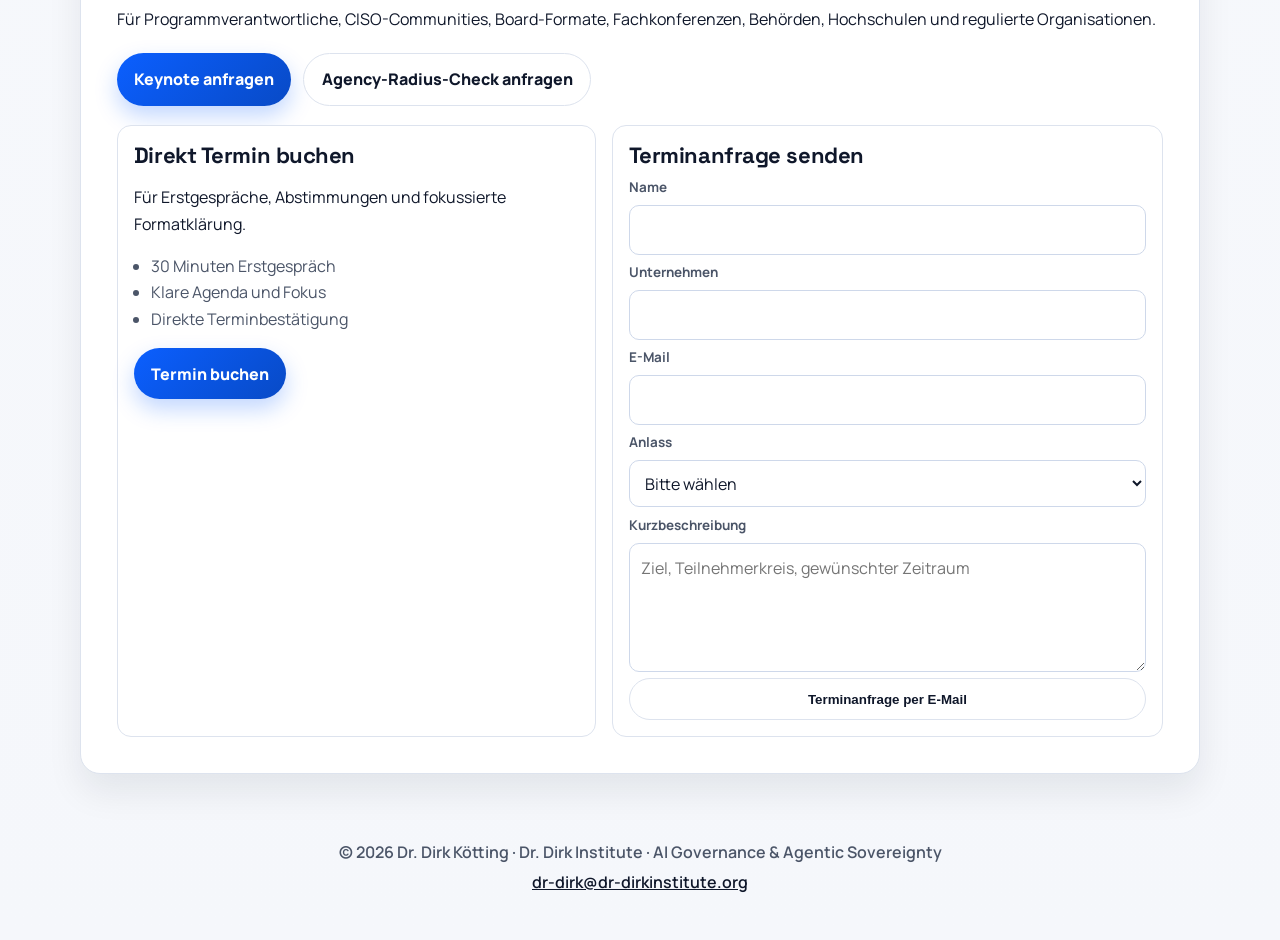
==== commit 3d628bec: "Rename onepager labels to speaker PDF" ====
--- a/index.html
+++ b/index.html
@@ -20,7 +20,7 @@
       <a href="#relevanz">Relevanz</a>
       <a href="#ansatz">Ansatz</a>
       <a href="#keynotes">Keynotes</a>
-      <a data-link="onepager" href="https://drive.google.com/file/d/1J7lSTzz60DhaYrTniKfcQm0hdtj6FaXG/view?usp=sharing" target="_blank" rel="noreferrer">One-Pager</a>
+      <a data-link="onepager" href="https://drive.google.com/file/d/1J7lSTzz60DhaYrTniKfcQm0hdtj6FaXG/view?usp=sharing" target="_blank" rel="noreferrer">Speaker-PDF</a>
       <a href="#kontakt">Kontakt</a>
     </nav>
     <a class="header-cta" href="mailto:dr-dirk@dr-dirkinstitute.org?subject=Anfrage%20Keynote">Keynote anfragen</a>
@@ -151,7 +151,7 @@
         </article>
       </div>
       <div class="cta-row">
-        <a class="btn btn-secondary" data-link="onepager" href="https://drive.google.com/file/d/1J7lSTzz60DhaYrTniKfcQm0hdtj6FaXG/view?usp=sharing">Speaker-One-Pager als PDF herunterladen</a>
+        <a class="btn btn-secondary" data-link="onepager" href="https://drive.google.com/file/d/1J7lSTzz60DhaYrTniKfcQm0hdtj6FaXG/view?usp=sharing">Speaker-PDF herunterladen</a>
       </div>
     </section>
 
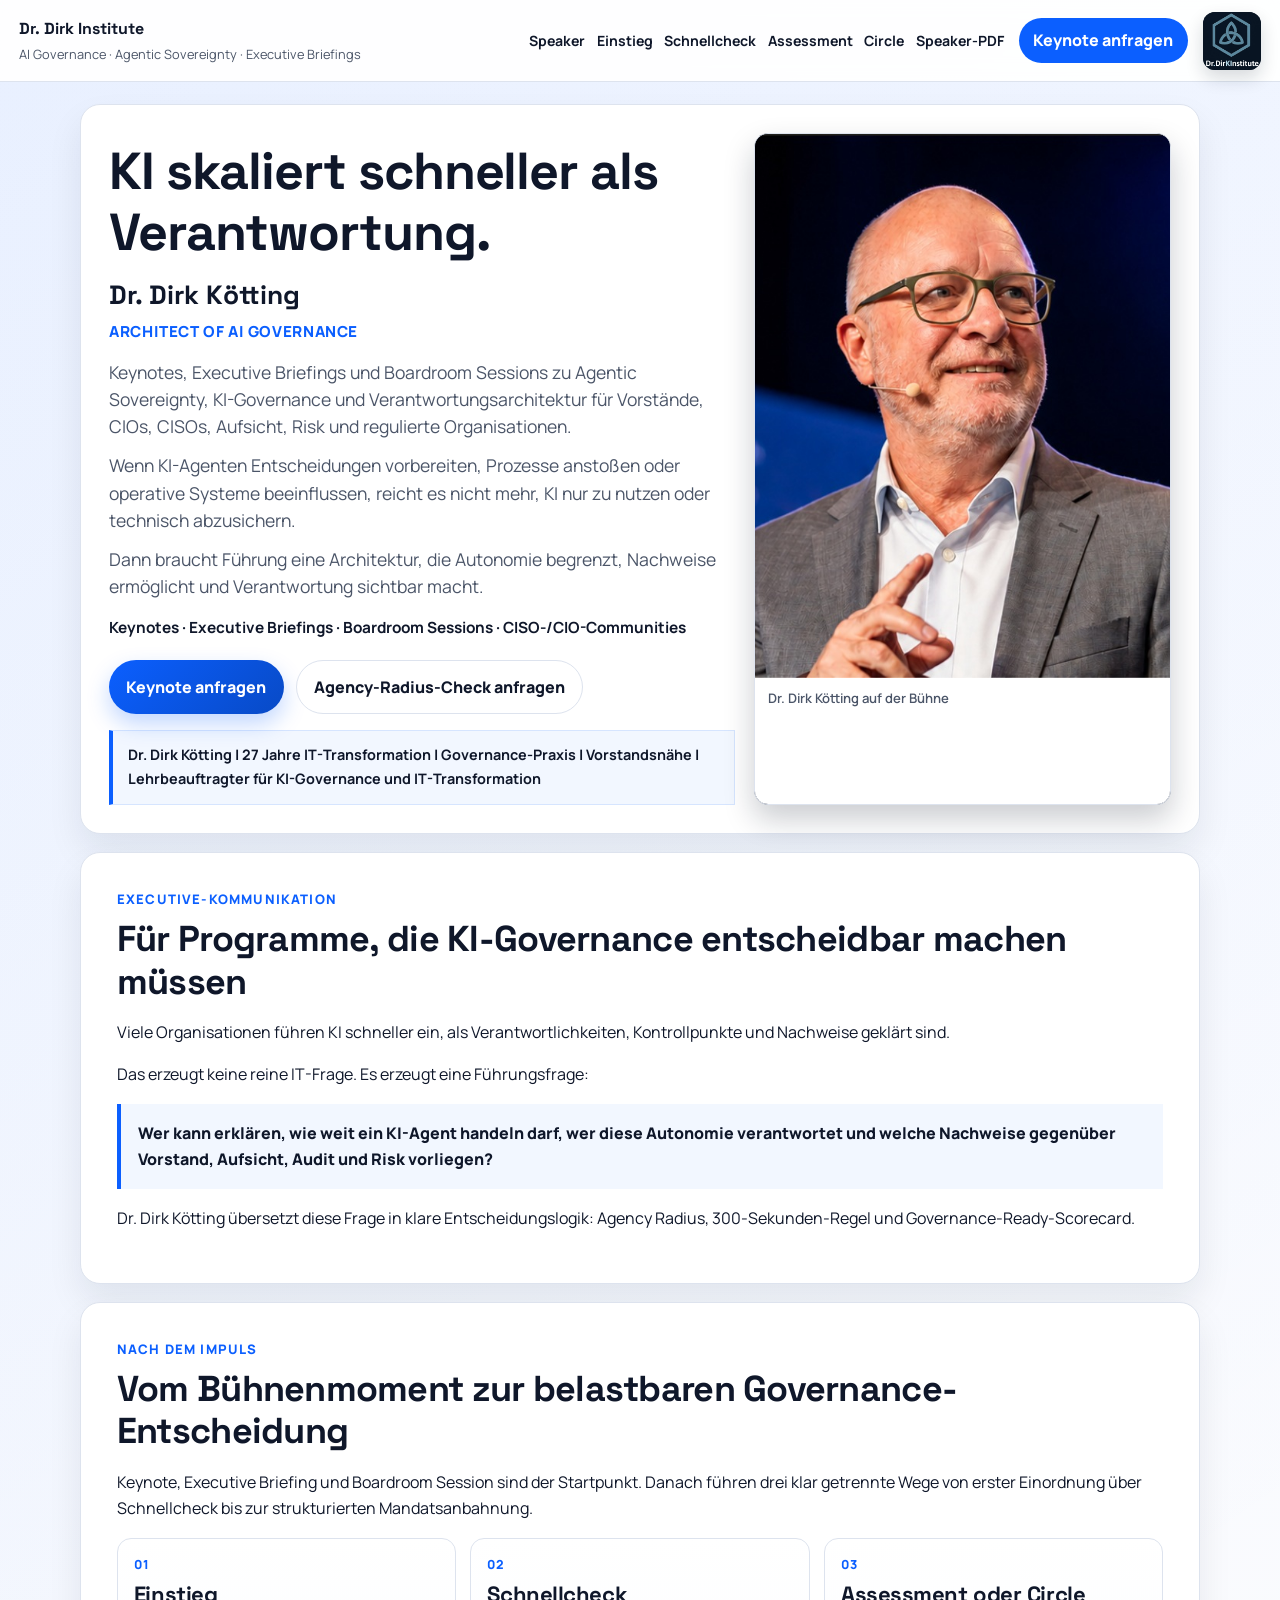
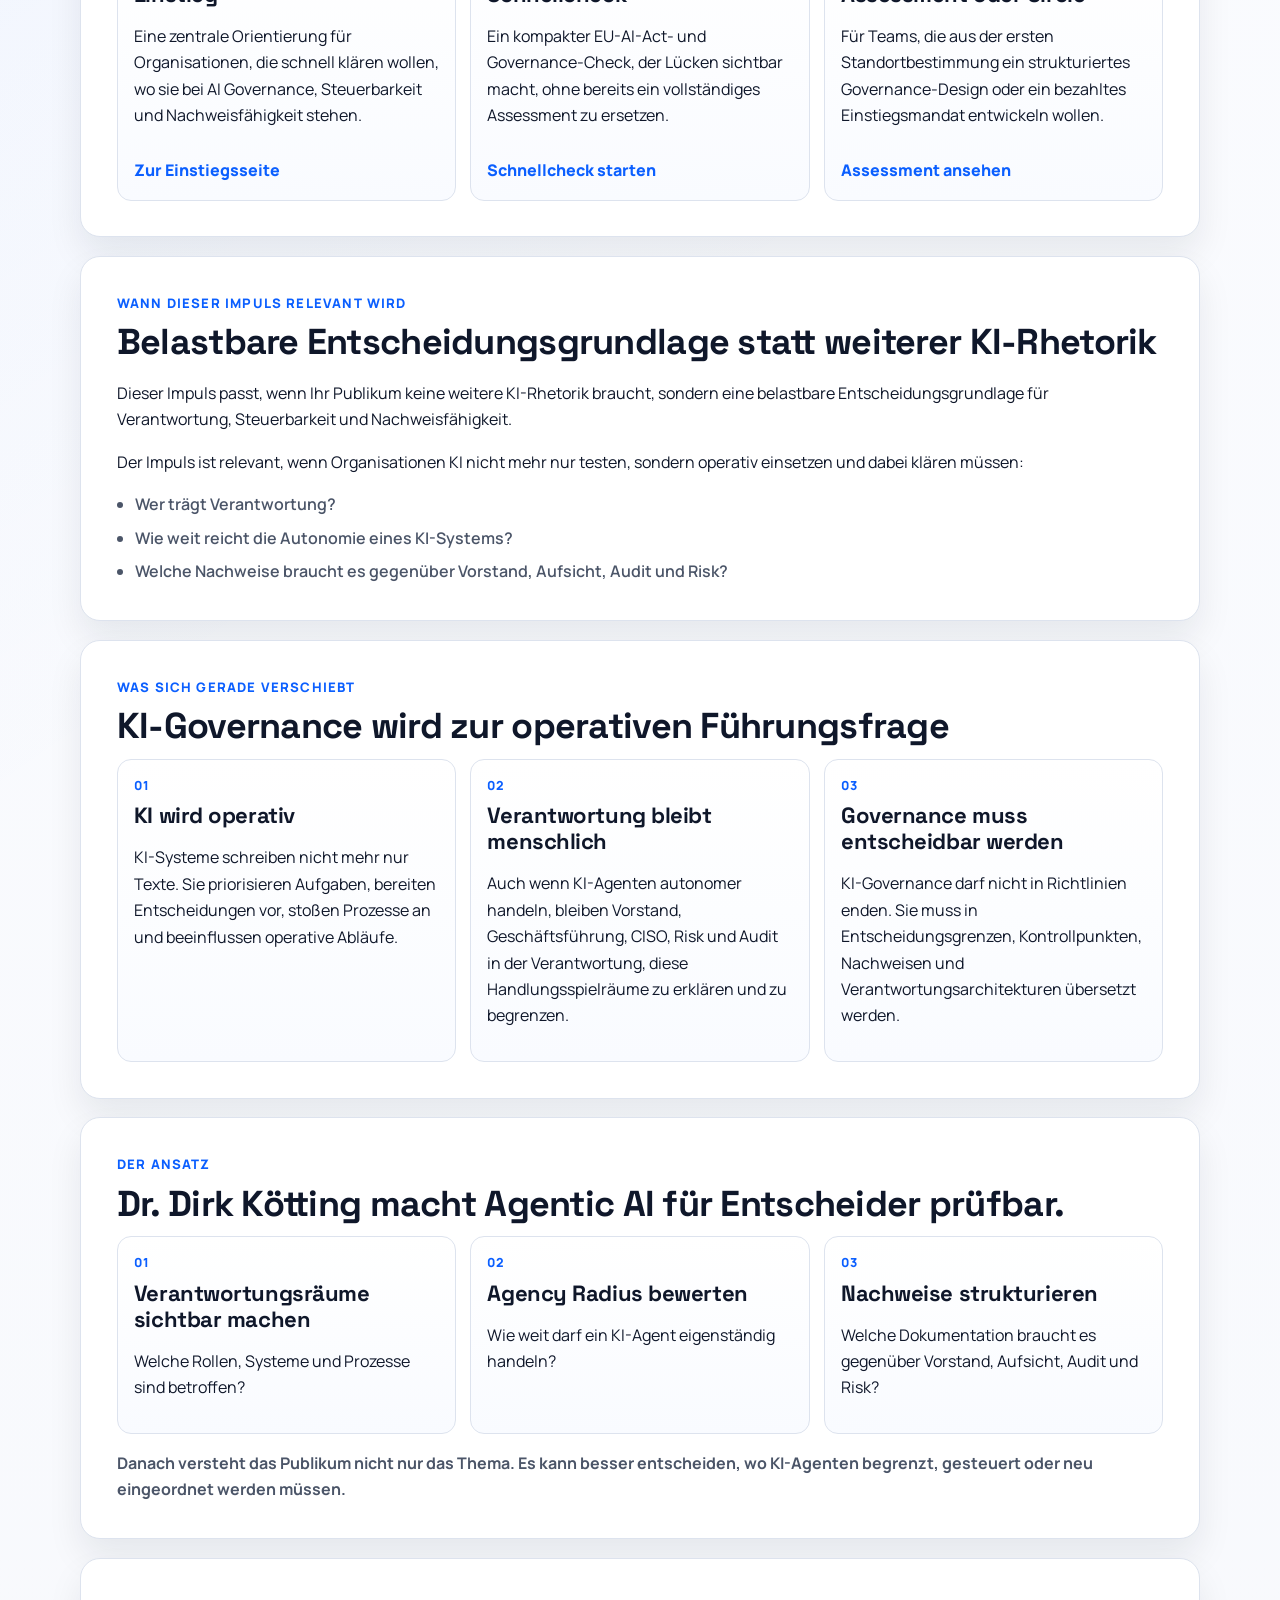
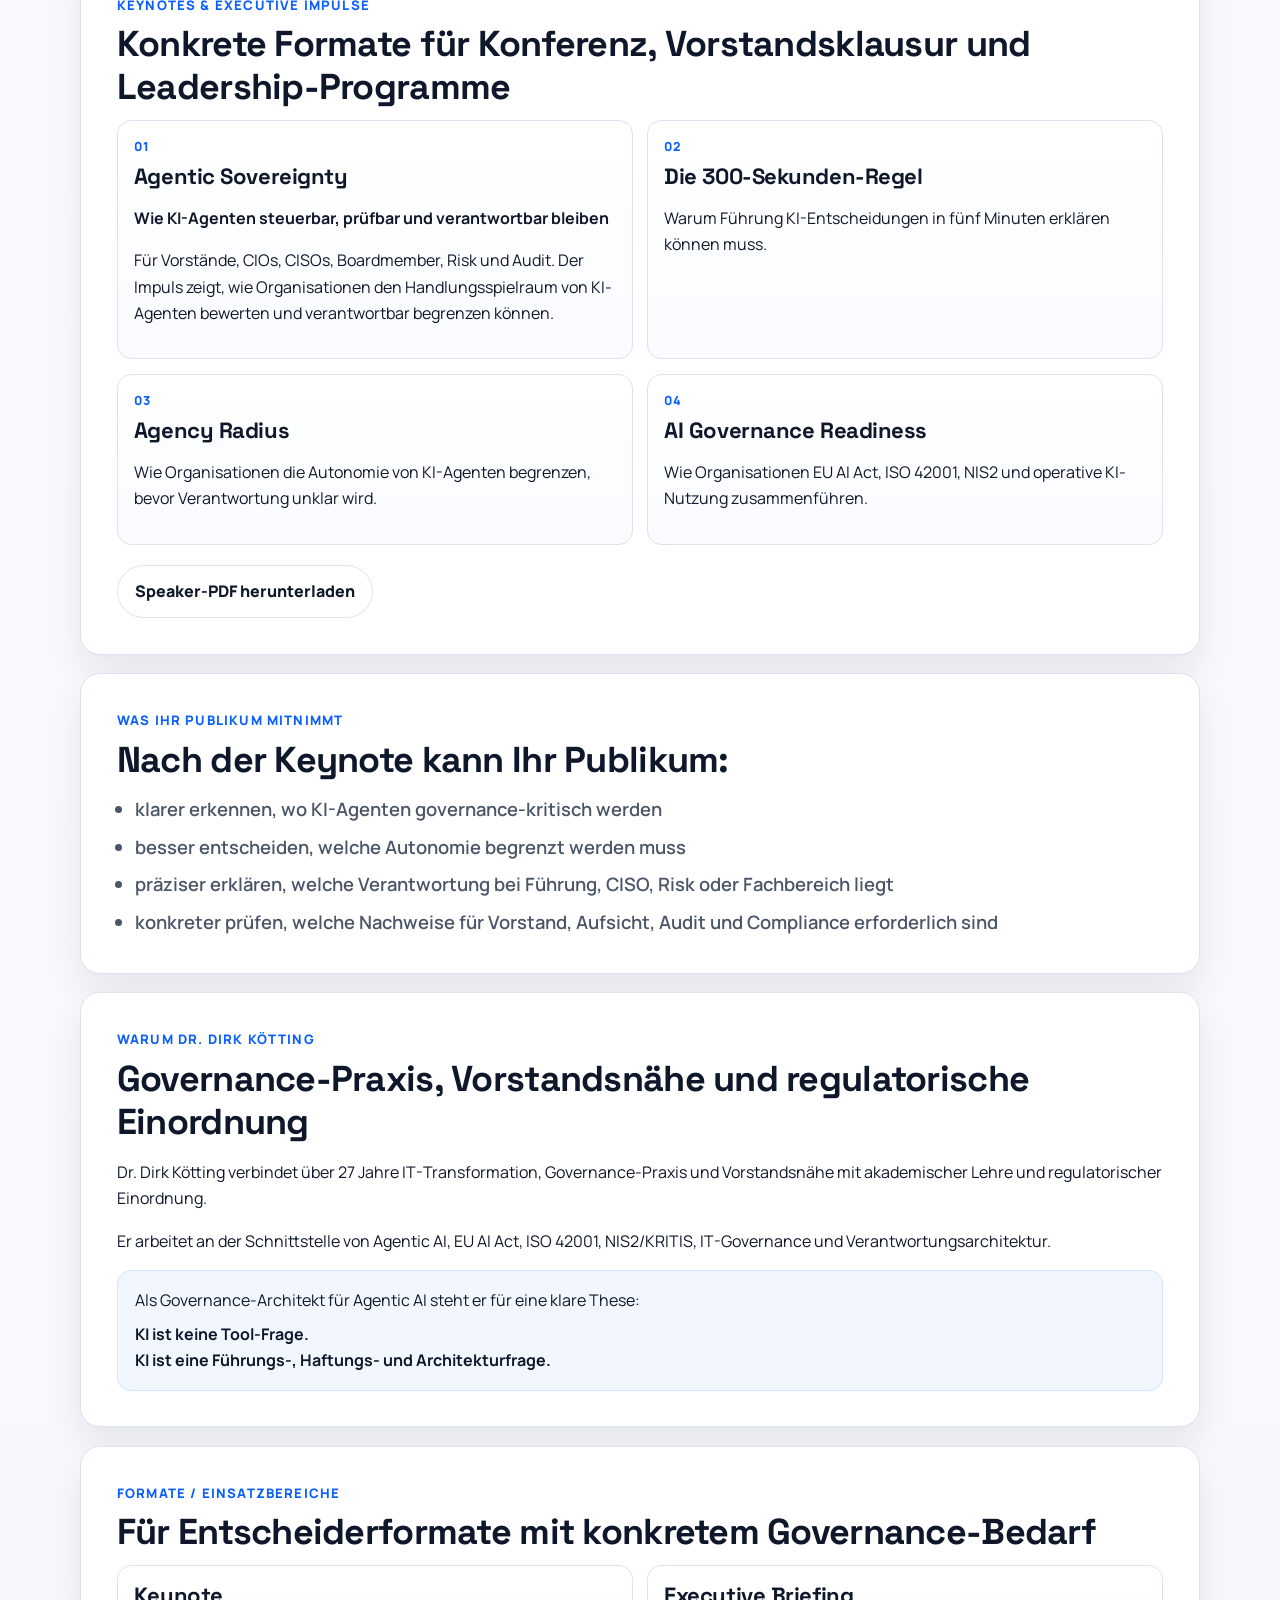
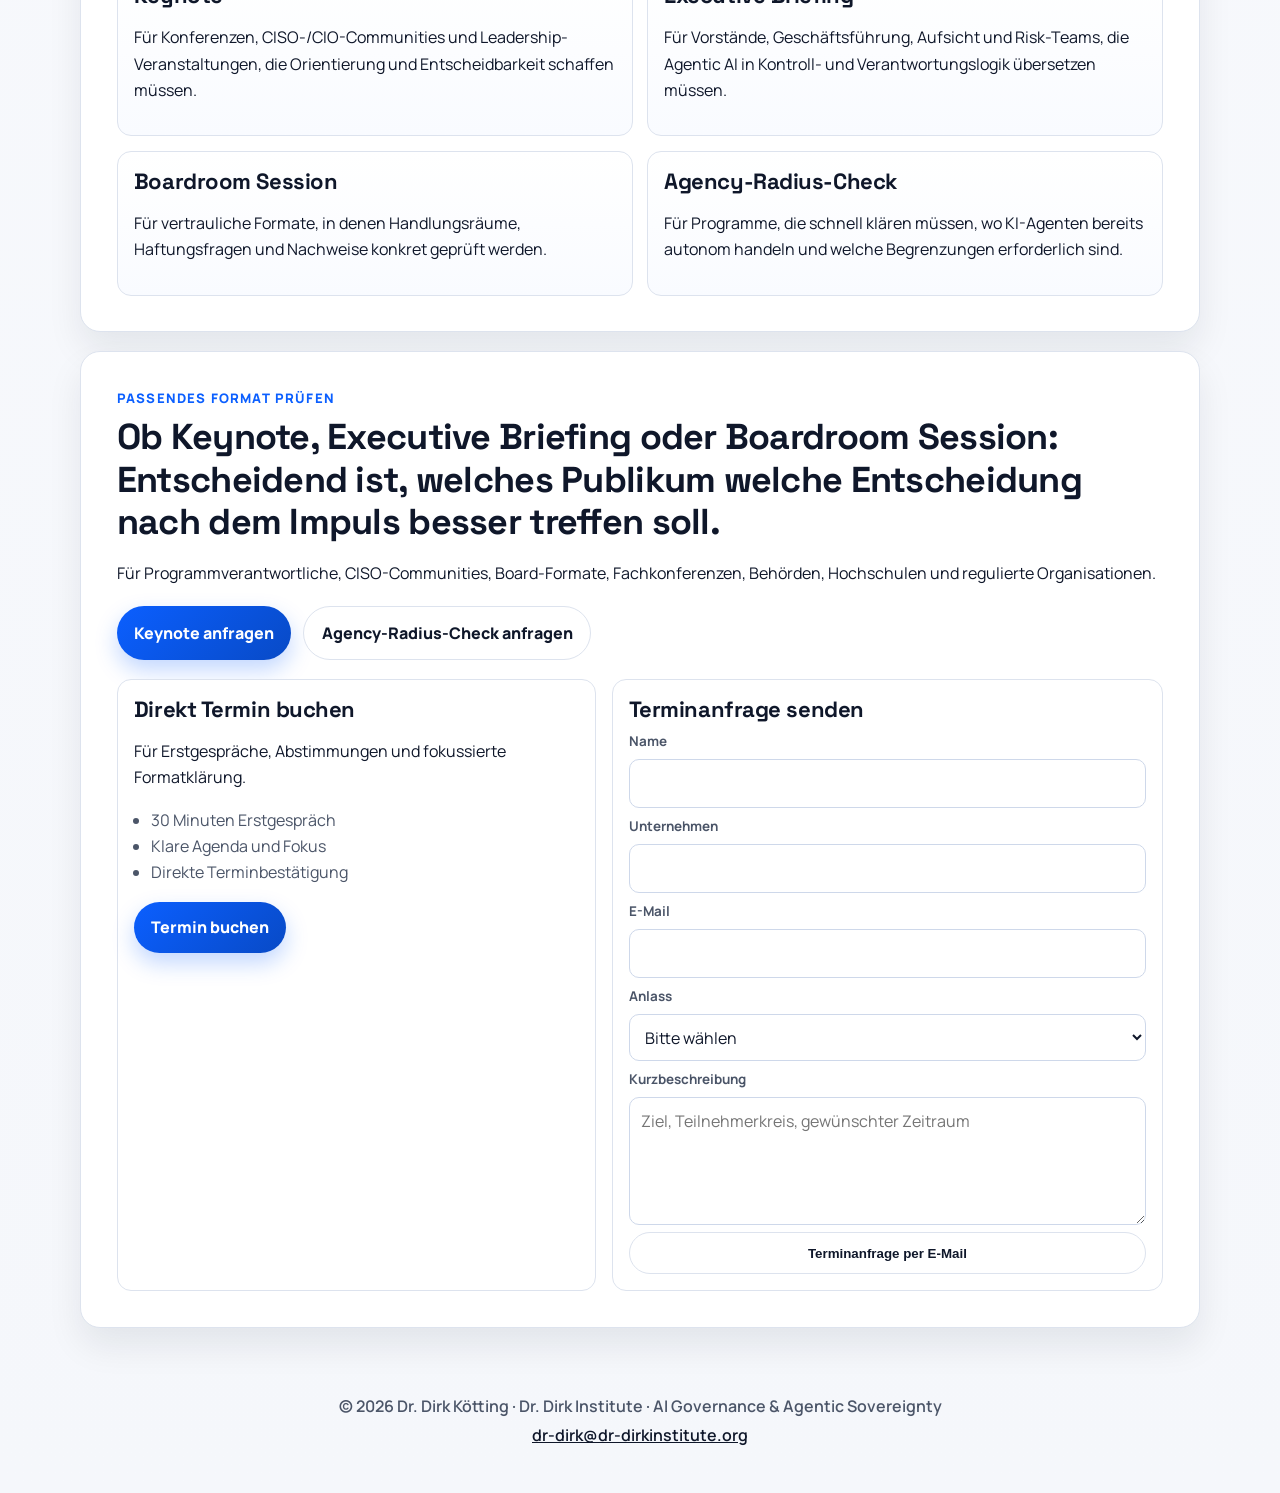
==== commit 1dc85428: "Add multi-page governance site structure" ====
--- a/index.html
+++ b/index.html
@@ -17,14 +17,15 @@
       <p class="logo-sub">AI Governance · Agentic Sovereignty · Executive Briefings</p>
     </div>
     <nav class="main-nav" aria-label="Hauptnavigation">
-      <a href="#relevanz">Relevanz</a>
-      <a href="#ansatz">Ansatz</a>
-      <a href="#keynotes">Keynotes</a>
+      <a href="index.html">Speaker</a>
+      <a href="splash.html">Einstieg</a>
+      <a href="eu-ai-act-compliance-checker.html">Schnellcheck</a>
+      <a href="agentic-sovereignty-assessment.html">Assessment</a>
+      <a href="gemainsam.html">Circle</a>
       <a data-link="onepager" href="https://drive.google.com/file/d/1J7lSTzz60DhaYrTniKfcQm0hdtj6FaXG/view?usp=sharing" target="_blank" rel="noreferrer">Speaker-PDF</a>
-      <a href="#kontakt">Kontakt</a>
     </nav>
     <a class="header-cta" href="mailto:dr-dirk@dr-dirkinstitute.org?subject=Anfrage%20Keynote">Keynote anfragen</a>
-    <a class="brand-mark" href="#top" aria-label="Dr. Dirk Institute Startseite">
+    <a class="brand-mark" href="index.html" aria-label="Dr. Dirk Institute Startseite">
       <img src="images/logo-dr-dirk-institute.png" alt="Dr. Dirk Institute Logo" />
     </a>
   </header>
@@ -67,6 +68,32 @@
       <p>Dr. Dirk Kötting übersetzt diese Frage in klare Entscheidungslogik: Agency Radius, 300-Sekunden-Regel und Governance-Ready-Scorecard.</p>
     </section>
 
+    <section class="panel reveal" id="mandatspfad">
+      <p class="section-tag">Nach dem Impuls</p>
+      <h2>Vom Bühnenmoment zur belastbaren Governance-Entscheidung</h2>
+      <p>Keynote, Executive Briefing und Boardroom Session sind der Startpunkt. Danach führen drei klar getrennte Wege von erster Einordnung über Schnellcheck bis zur strukturierten Mandatsanbahnung.</p>
+      <div class="cards value-grid">
+        <article class="card">
+          <p class="num">01</p>
+          <h3>Einstieg</h3>
+          <p>Eine zentrale Orientierung für Organisationen, die schnell klären wollen, wo sie bei AI Governance, Steuerbarkeit und Nachweisfähigkeit stehen.</p>
+          <a class="text-link" href="splash.html">Zur Einstiegsseite</a>
+        </article>
+        <article class="card">
+          <p class="num">02</p>
+          <h3>Schnellcheck</h3>
+          <p>Ein kompakter EU-AI-Act- und Governance-Check, der Lücken sichtbar macht, ohne bereits ein vollständiges Assessment zu ersetzen.</p>
+          <a class="text-link" href="eu-ai-act-compliance-checker.html">Schnellcheck starten</a>
+        </article>
+        <article class="card">
+          <p class="num">03</p>
+          <h3>Assessment oder Circle</h3>
+          <p>Für Teams, die aus der ersten Standortbestimmung ein strukturiertes Governance-Design oder ein bezahltes Einstiegsmandat entwickeln wollen.</p>
+          <a class="text-link" href="agentic-sovereignty-assessment.html">Assessment ansehen</a>
+        </article>
+      </div>
+    </section>
+
     <section class="panel reveal" id="relevanz">
       <p class="section-tag">Wann dieser Impuls relevant wird</p>
       <h2>Belastbare Entscheidungsgrundlage statt weiterer KI-Rhetorik</h2>
--- a/styles.css
+++ b/styles.css
@@ -60,14 +60,18 @@
 
 .main-nav {
   display: flex;
-  gap: 0.95rem;
+  gap: 0.72rem;
 }
 
 .main-nav a {
   color: var(--ink);
   text-decoration: none;
-  font-size: 0.93rem;
-  font-weight: 700;
+  font-size: 0.88rem;
+  font-weight: 700;
+}
+
+.main-nav a[aria-current="page"] {
+  color: var(--brand);
 }
 
 .header-cta {
@@ -119,6 +123,14 @@
   padding: clamp(1.25rem, 2.2vw, 2rem);
 }
 
+.compact-hero .hero-layout {
+  grid-template-columns: minmax(0, 1.15fr) minmax(280px, 0.85fr);
+}
+
+.compact-hero h1 {
+  max-width: 22ch;
+}
+
 .section-tag {
   margin: 0;
   color: var(--accent);
@@ -200,6 +212,30 @@
 
 .hero-copy {
   min-width: 0;
+}
+
+.route-panel {
+  align-self: stretch;
+  border: 1px solid #d6e5ff;
+  border-radius: var(--radius-md);
+  background:
+    linear-gradient(180deg, #f7fbff 0%, #ffffff 100%);
+  padding: clamp(1rem, 2vw, 1.35rem);
+}
+
+.route-panel p {
+  margin: 0.6rem 0 0;
+}
+
+.route-list {
+  margin: 1rem 0 0;
+  padding-left: 1.25rem;
+  color: var(--muted);
+  font-weight: 600;
+}
+
+.route-list li + li {
+  margin-top: 0.75rem;
 }
 
 .hero-media {
@@ -289,11 +325,27 @@
   grid-template-columns: repeat(2, minmax(0, 1fr));
 }
 
+.path-grid {
+  grid-template-columns: repeat(2, minmax(0, 1fr));
+}
+
 .card {
   border: 1px solid var(--line);
   background: linear-gradient(180deg, #ffffff 0%, #f9fbff 100%);
   border-radius: var(--radius-md);
   padding: 1rem;
+}
+
+.text-link {
+  display: inline-flex;
+  margin-top: 0.8rem;
+  color: var(--brand);
+  font-weight: 800;
+  text-decoration: none;
+}
+
+.text-link:hover {
+  text-decoration: underline;
 }
 
 .num {
@@ -413,6 +465,61 @@
   border-color: var(--brand);
 }
 
+.checker-form {
+  display: grid;
+  gap: 0.85rem;
+}
+
+.checker-form fieldset {
+  margin: 0;
+  border: 1px solid var(--line);
+  border-radius: var(--radius-md);
+  background: #fff;
+  padding: 1rem;
+}
+
+.checker-form legend {
+  padding: 0 0.3rem;
+  font-family: "Space Grotesk", "Manrope", sans-serif;
+  font-weight: 700;
+  color: var(--ink);
+}
+
+.checker-form label {
+  display: block;
+  margin-top: 0.6rem;
+  color: var(--muted);
+  font-weight: 600;
+}
+
+.checker-form input {
+  margin-right: 0.45rem;
+  accent-color: var(--brand);
+}
+
+.score-number {
+  font-family: "Space Grotesk", "Manrope", sans-serif;
+  font-size: clamp(2.1rem, 5vw, 3.3rem);
+  line-height: 1;
+  font-weight: 700;
+  color: var(--brand);
+}
+
+.score-low {
+  border-color: #f8b4b4;
+  background: #fff8f8;
+}
+
+.score-medium {
+  border-color: #facc15;
+  background: #fffceb;
+}
+
+.score-high {
+  border-color: #86efac;
+  background: #f3fff7;
+}
+
 .site-footer {
   text-align: center;
   padding: 1.5rem 1rem 2.6rem;
@@ -468,7 +575,9 @@
   .booking-grid,
   .cards,
   .value-grid,
-  .topic-grid {
+  .topic-grid,
+  .path-grid,
+  .compact-hero .hero-layout {
     grid-template-columns: 1fr;
   }
 }
